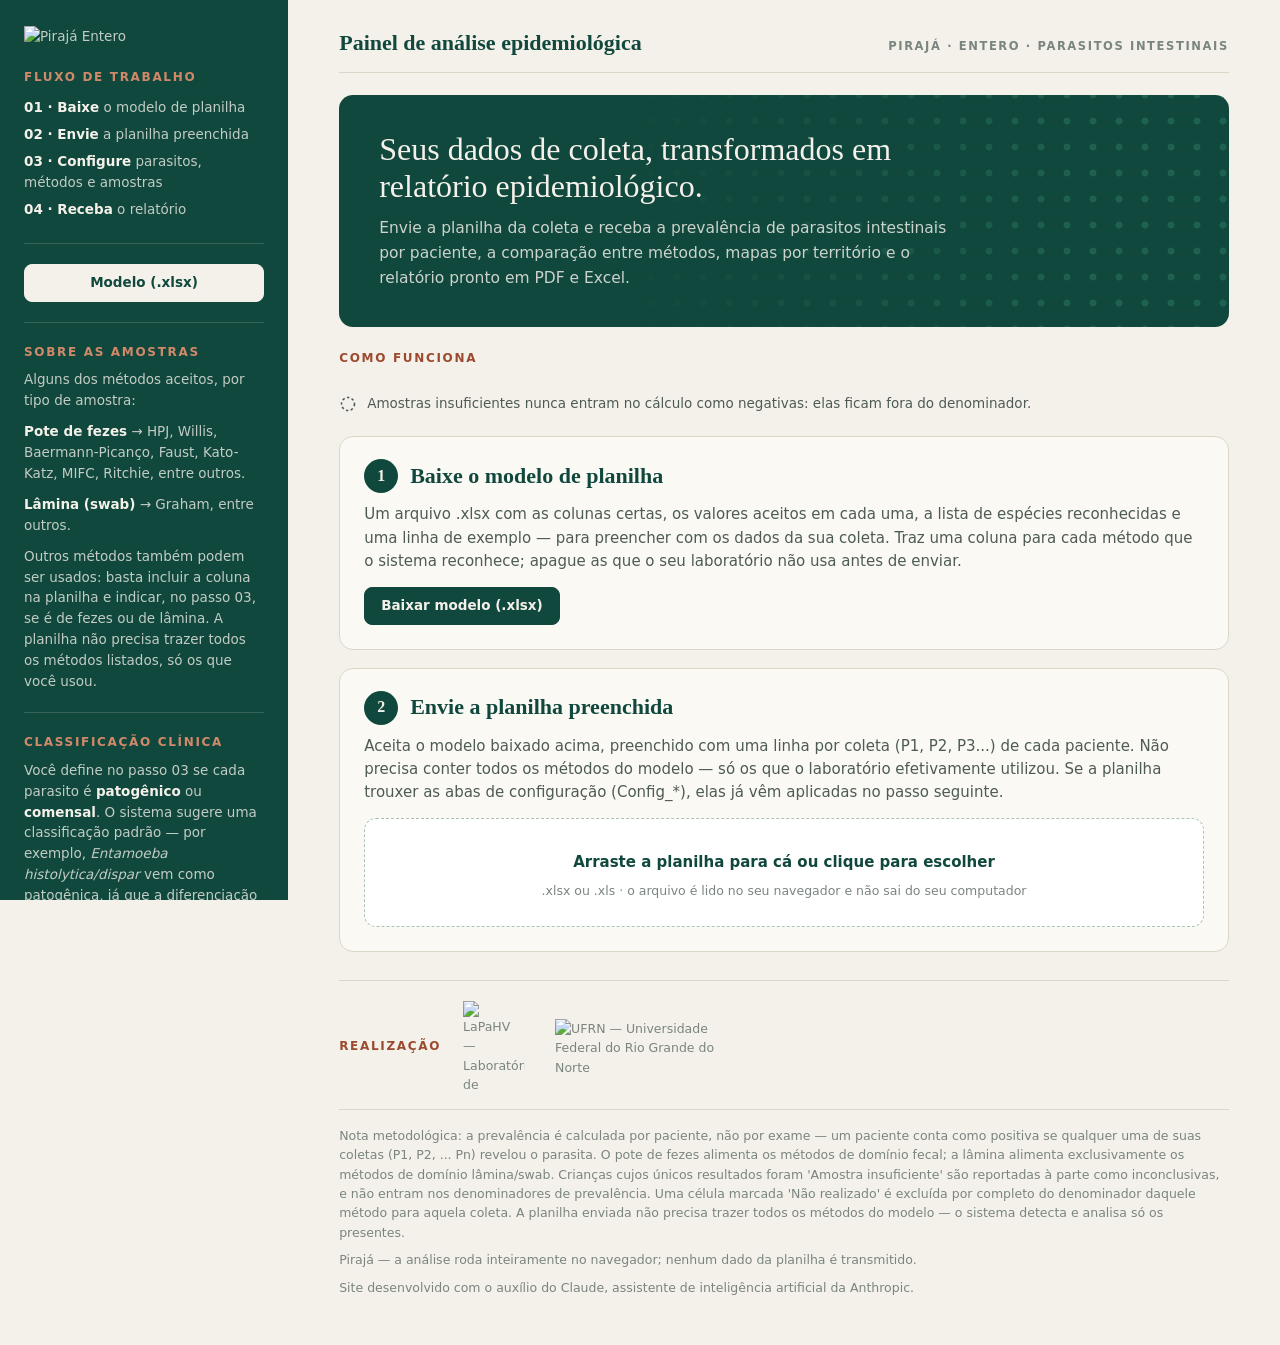
==== site/index.html @ 6c98207d "Merge pull request #3 from biaposterli/credito-claude Rodapé: crédito de desenvolvimento com auxílio" ====
<!doctype html>
<html lang="pt-BR">
<head>
  <meta charset="utf-8">
  <meta name="viewport" content="width=device-width, initial-scale=1">
  <title>Pirajá · Painel de análise epidemiológica</title>
  <meta name="description" content="Pirajá · Entero — transforma a planilha de coleta em relatório epidemiológico de parasitos intestinais: prevalência por paciente com IC 95%, comparação entre métodos, mapas e relatório em PDF e Excel. Tudo roda no seu navegador.">
  <meta name="theme-color" content="#11483D">
  <link rel="icon" href="brand/piraja-favicon.svg" type="image/svg+xml">
  <link rel="alternate icon" href="brand/piraja-favicon.png" type="image/png">
  <link rel="preload" href="brand/fonts/InstrumentSans-Regular.ttf" as="font" type="font/ttf" crossorigin>
  <link rel="preload" href="brand/fonts/Fraunces-SemiBold.ttf" as="font" type="font/ttf" crossorigin>
  <link rel="stylesheet" href="css/piraja.css">
  <script type="module" src="js/app.js"></script>
</head>
<body>
  <button class="pj-menu" type="button" data-acao="menu" aria-controls="barra" aria-expanded="false">☰ Menu</button>

  <aside class="pj-barra" id="barra" aria-label="Sobre o Pirajá">
    <div class="marca"><img src="brand/piraja-entero-negativo.svg" alt="Pirajá Entero"></div>
    <br>
    <span class="pj-eyebrow">Fluxo de trabalho</span>
    <ol>
      <li><strong>01 · Baixe</strong> o modelo de planilha</li>
      <li><strong>02 · Envie</strong> a planilha preenchida</li>
      <li><strong>03 · Configure</strong> parasitos, métodos e amostras</li>
      <li><strong>04 · Receba</strong> o relatório</li>
    </ol>
    <hr>
    <button class="pj-btn" type="button" data-acao="baixar-modelo" data-icone="baixar-claro">Modelo (.xlsx)</button>
    <hr>
    <span class="pj-eyebrow">Sobre as amostras</span>
    <p>Alguns dos métodos aceitos, por tipo de amostra:</p>
    <p><strong>Pote de fezes</strong> → HPJ, Willis, Baermann-Picanço, Faust, Kato-Katz, MIFC, Ritchie, entre outros.</p>
    <p><strong>Lâmina (swab)</strong> → Graham, entre outros.</p>
    <p>Outros métodos também podem ser usados: basta incluir a coluna na planilha e indicar, no passo 03, se é de fezes ou de lâmina. A planilha não precisa trazer todos os métodos listados, só os que você usou.</p>
    <hr>
    <span class="pj-eyebrow">Classificação clínica</span>
    <p>Você define no passo 03 se cada parasito é <strong>patogênico</strong> ou <strong>comensal</strong>. O sistema sugere uma classificação padrão — por exemplo, <em>Entamoeba histolytica/dispar</em> vem como patogênica, já que a diferenciação morfológica entre as duas formas não é possível no laboratório; <em>Blastocystis</em> vem sem classificação.</p>
    <hr>
    <div class="pj-barra-parceiros" aria-label="Realização">
      <span>Realização</span>
      <div><img src="brand/parceiros/lapahv.png" alt="LaPaHV" width="41" height="50"><img src="brand/parceiros/ufrn.png" alt="UFRN" width="103" height="33"></div>
    </div>
    <hr>
    <div class="privado" data-icone="cadeado">
      <p><strong>Seus dados ficam com você.</strong> A planilha é lida e analisada no seu próprio navegador — nada é enviado a um servidor.</p>
    </div>
  </aside>

  <main class="pj-main" id="topo">
    <header class="pj-topbar">
      <h1 class="nome">Painel de análise epidemiológica</h1>
      <div class="sub">Pirajá · Entero · parasitos intestinais</div>
    </header>

    <section class="pj-hero" id="hero">
      <div>
        <h2>Seus dados de coleta, transformados em relatório epidemiológico.</h2>
        <p>Envie a planilha da coleta e receba a prevalência de parasitos intestinais por paciente, a comparação entre métodos, mapas por território e o relatório pronto em PDF e Excel.</p>
      </div>
    </section>

    <section class="pj-como">
      <span class="pj-eyebrow">Como funciona</span>
      <div class="pj-etapas" id="etapas"></div>
      <div class="pj-nota-amostra">
        <svg width="18" height="18" viewBox="0 0 18 18" aria-hidden="true"><circle cx="9" cy="9" r="6.5" fill="none" stroke="#4E5B55" stroke-width="1.6" stroke-dasharray="2.4 2.4"/></svg>
        <span>Amostras insuficientes nunca entram no cálculo como negativas: elas ficam fora do denominador.</span>
      </div>
    </section>

    <section class="pj-passo" id="passo-1">
      <div class="pj-step"><div class="badge">1</div><h2>Baixe o modelo de planilha</h2></div>
      <p>Um arquivo .xlsx com as colunas certas, os valores aceitos em cada uma, a lista de espécies reconhecidas e uma linha de exemplo — para preencher com os dados da sua coleta. Traz uma coluna para cada método que o sistema reconhece; apague as que o seu laboratório não usa antes de enviar.</p>
      <button class="pj-btn" type="button" data-acao="baixar-modelo" data-icone="baixar">Baixar modelo (.xlsx)</button>
    </section>

    <section class="pj-passo" id="passo-2">
      <div class="pj-step"><div class="badge">2</div><h2>Envie a planilha preenchida</h2></div>
      <p>Aceita o modelo baixado acima, preenchido com uma linha por coleta (P1, P2, P3...) de cada paciente. Não precisa conter todos os métodos do modelo — só os que o laboratório efetivamente utilizou. Se a planilha trouxer as abas de configuração (Config_*), elas já vêm aplicadas no passo seguinte.</p>
      <label class="pj-drop" id="drop">
        <input type="file" id="arquivo" accept=".xlsx,.xls,application/vnd.openxmlformats-officedocument.spreadsheetml.sheet,application/vnd.ms-excel">
        <span data-icone="upload"></span>
        <strong>Arraste a planilha para cá ou clique para escolher</strong>
        <small>.xlsx ou .xls · o arquivo é lido no seu navegador e não sai do seu computador</small>
      </label>
      <div class="pj-arquivo" id="arquivo-info" hidden></div>
      <div id="msgs-arquivo"></div>
    </section>

    <div id="saida"></div>

    <footer class="pj-rodape">
      <div class="pj-realizacao">
        <span class="pj-eyebrow">Realização</span>
        <div class="logos">
          <img src="brand/parceiros/lapahv.png" alt="LaPaHV — Laboratório de Parasitologia Humana e Veterinária" width="62" height="90">
          <img class="ufrn" src="brand/parceiros/ufrn.png" alt="UFRN — Universidade Federal do Rio Grande do Norte" width="168" height="54">
        </div>
      </div>
      <p>Nota metodológica: a prevalência é calculada por paciente, não por exame — um paciente conta como positiva se qualquer uma de suas coletas (P1, P2, ... Pn) revelou o parasita. O pote de fezes alimenta os métodos de domínio fecal; a lâmina alimenta exclusivamente os métodos de domínio lâmina/swab. Crianças cujos únicos resultados foram 'Amostra insuficiente' são reportadas à parte como inconclusivas, e não entram nos denominadores de prevalência. Uma célula marcada 'Não realizado' é excluída por completo do denominador daquele método para aquela coleta. A planilha enviada não precisa trazer todos os métodos do modelo — o sistema detecta e analisa só os presentes.</p>
      <p>Pirajá — a análise roda inteiramente no navegador; nenhum dado da planilha é transmitido.</p>
      <p>Site desenvolvido com o auxílio do Claude, assistente de inteligência artificial da Anthropic.</p>
    </footer>
  </main>

  <div class="pj-dica" id="dica" hidden></div>
  <noscript><div class="pj-toast">O Pirajá precisa de JavaScript ativado no navegador.</div></noscript>
</body>
</html>
---- site/css/piraja.css ----
/* Pirajá · Entero — identidade visual "Mata, barro e papel" (versão web) */

@font-face { font-family: "Instrument Sans"; src: url("../brand/fonts/InstrumentSans-Regular.ttf") format("truetype"); font-weight: 400 500; font-display: swap; }
@font-face { font-family: "Instrument Sans"; src: url("../brand/fonts/InstrumentSans-SemiBold.ttf") format("truetype"); font-weight: 600 800; font-display: swap; }
@font-face { font-family: "Fraunces"; src: url("../brand/fonts/Fraunces-Regular.ttf") format("truetype"); font-weight: 400 500; font-display: swap; }
@font-face { font-family: "Fraunces"; src: url("../brand/fonts/Fraunces-SemiBold.ttf") format("truetype"); font-weight: 600 800; font-display: swap; }

:root {
  --mata: #11483D; --folha: #328567; --cobre: #9C4A2F; --cobre-claro: #D08A6A; --papel: #F4F1EA;
  --superficie: #FBF9F4; --tinta: #1B2421; --tinta-suave: #4E5B55; --tinta-clara: #7A857F;
  --folha-tinta: #E3EEE8; --cobre-tinta: #F3E4DB; --salvia: #A9C3B8; --linha: #DCD6C8; --mata-ponto: #1F6150;
  --raio: 14px; --barra: 288px;
  --sans: "Instrument Sans", system-ui, -apple-system, "Segoe UI", sans-serif;
  --serif: "Fraunces", Georgia, serif;
  color-scheme: light;
}

* { box-sizing: border-box; }
html { -webkit-text-size-adjust: 100%; }
body { margin: 0; background: var(--papel); color: var(--tinta); font-family: var(--sans); font-size: 15px; line-height: 1.55; }
h1, h2, h3, h4 { font-family: var(--serif); color: var(--mata); font-weight: 600; line-height: 1.2; }
a { color: var(--mata); }
button, input, select, textarea { font: inherit; color: inherit; }
:focus-visible { outline: 2px solid var(--cobre); outline-offset: 2px; }
[hidden] { display: none !important; }

/* ------------------------------------------------------------- barra lateral */
.pj-barra {
  position: fixed; inset: 0 auto 0 0; width: var(--barra); background: var(--mata); color: rgba(244, 241, 234, .78);
  padding: 26px 24px 28px; overflow-y: auto; z-index: 30; font-size: 13.5px;
}
.pj-barra .marca img { width: 172px; height: auto; display: block; }
.pj-barra strong { color: var(--papel); font-weight: 600; }
.pj-barra hr { border: 0; border-top: 1px solid rgba(244, 241, 234, .16); margin: 20px 0; }
.pj-barra .pj-eyebrow { color: var(--cobre-claro); display: block; margin-bottom: 8px; }
.pj-barra ol { list-style: none; padding: 0; margin: 0; }
.pj-barra ol li { padding: 3px 0; }
.pj-barra p { margin: 0 0 10px; }
.pj-barra .pj-btn { width: 100%; background: var(--papel); color: var(--mata); border-color: var(--papel); }
.pj-barra .pj-btn:hover { background: var(--cobre-claro); border-color: var(--cobre-claro); color: var(--tinta); }
.pj-barra .privado { display: flex; gap: 8px; align-items: flex-start; background: rgba(244, 241, 234, .08); border-radius: 10px; padding: 10px 12px; }
.pj-barra .privado svg { flex: 0 0 auto; margin-top: 2px; }
.pj-barra-parceiros { background: var(--papel); border-radius: 10px; padding: 10px 14px 12px; }
.pj-barra-parceiros span { display: block; font-size: 10.5px; font-weight: 600; letter-spacing: .12em; text-transform: uppercase; color: var(--cobre); margin-bottom: 6px; }
.pj-barra-parceiros div { display: flex; align-items: center; gap: 16px; }
.pj-barra-parceiros img { display: block; height: 50px; width: auto; }
.pj-barra-parceiros img + img { height: 33px; }
.pj-menu { display: none; }

/* ------------------------------------------------------------- área principal */
.pj-main { margin-left: var(--barra); padding: 26px clamp(16px, 4vw, 56px) 40px; max-width: calc(1280px + var(--barra)); }
.pj-topbar { display: flex; align-items: baseline; justify-content: space-between; gap: 14px; padding: 4px 0 16px; border-bottom: 1px solid var(--linha); margin-bottom: 22px; flex-wrap: wrap; }
.pj-topbar .nome { font-family: var(--serif); font-weight: 600; font-size: 22px; color: var(--mata); line-height: 1.15; margin: 0; }
.pj-topbar .sub { font-weight: 600; font-size: 11.5px; letter-spacing: .14em; color: var(--tinta-clara); text-transform: uppercase; }

.pj-eyebrow { font-weight: 600; font-size: 12px; letter-spacing: .14em; text-transform: uppercase; color: var(--cobre); }

/* hero (verde-mata + padrão "Campo") */
.pj-hero { position: relative; overflow: hidden; background: var(--mata); border-radius: var(--raio); padding: 36px 40px; margin-bottom: 22px;
  display: grid; grid-template-columns: minmax(0, 1fr) 200px; gap: 32px; align-items: center; }
.pj-hero::before { content: ""; position: absolute; inset: 0; pointer-events: none;
  background-image: radial-gradient(circle, var(--mata-ponto) 3.2px, transparent 3.8px); background-size: 26px 26px; background-position: 13px 13px;
  -webkit-mask-image: linear-gradient(to left, #000 15%, transparent 70%); mask-image: linear-gradient(to left, #000 15%, transparent 70%); }
.pj-hero > * { position: relative; }
.pj-hero h2 { color: var(--papel); margin: 0 0 12px; font-size: 32px; font-weight: 500; line-height: 1.15; max-width: 760px; }
.pj-hero p { color: rgba(244, 241, 234, .82); font-size: 15.5px; max-width: 720px; margin: 0; line-height: 1.6; }
.pj-hero-ilu { width: 200px; height: 200px; display: block; }

/* como funciona */
.pj-como .pj-eyebrow { margin: 2px 0 12px; display: block; }
.pj-etapas { display: grid; grid-template-columns: repeat(5, minmax(0, 1fr)); gap: 14px; }
.pj-etapa { background: var(--superficie); border: 1px solid var(--linha); border-radius: var(--raio); padding: 14px 16px 16px; }
.pj-etapa .pj-ilu { width: 100%; height: auto; display: block; background: var(--papel); border-radius: 10px; margin-bottom: 12px; }
.pj-etapa .k { font-weight: 600; font-size: 11px; letter-spacing: .12em; text-transform: uppercase; color: var(--tinta-clara); }
.pj-etapa .t { font-family: var(--serif); font-weight: 600; font-size: 18px; color: var(--mata); margin: 3px 0 6px; line-height: 1.25; }
.pj-etapa p { font-size: 13.5px; line-height: 1.5; color: var(--tinta-suave); margin: 0; }
.pj-nota-amostra { display: flex; gap: 10px; align-items: center; margin: 14px 0 22px; font-size: 13.5px; color: var(--tinta-suave); }

/* passos */
.pj-passo { background: var(--superficie); border: 1px solid var(--linha); border-radius: var(--raio); padding: 22px 24px 24px; margin-bottom: 18px; }
.pj-passo > p { color: var(--tinta-suave); margin: 10px 0 14px; }
.pj-step { display: flex; align-items: center; gap: 12px; margin: 0 0 4px; }
.pj-step .badge { flex: 0 0 auto; width: 34px; height: 34px; border-radius: 50%; background: var(--mata); color: var(--papel);
  font-family: var(--serif); font-weight: 600; font-size: 16px; display: flex; align-items: center; justify-content: center; }
.pj-step h2 { margin: 0; font-size: 22px; }

/* botões */
.pj-btn { display: inline-flex; align-items: center; justify-content: center; gap: 8px; background: var(--mata); color: var(--papel);
  border: 1px solid var(--mata); border-radius: 8px; padding: 9px 16px; font-weight: 600; font-size: 13.5px; cursor: pointer; text-decoration: none;
  transition: background .15s, border-color .15s; line-height: 1.3; }
.pj-btn:hover { background: var(--folha); border-color: var(--folha); }
.pj-btn:disabled { opacity: .55; cursor: progress; }
.pj-btn svg { flex: 0 0 auto; }
.pj-btn.sec { background: transparent; color: var(--mata); border-color: var(--linha); }
.pj-btn.sec:hover { border-color: var(--mata); background: var(--folha-tinta); }
.pj-btn.peq { padding: 5px 10px; font-size: 12.5px; }
.pj-btns { display: grid; grid-template-columns: repeat(auto-fit, minmax(240px, 1fr)); gap: 12px; margin-top: 14px; }

/* envio do arquivo */
.pj-drop { border: 1.5px dashed var(--salvia); border-radius: 12px; background: #fff; padding: 26px 20px; text-align: center; cursor: pointer;
  transition: border-color .15s, background .15s; display: flex; flex-direction: column; align-items: center; gap: 6px; }
.pj-drop:hover, .pj-drop.sobre { border-color: var(--mata); background: var(--folha-tinta); }
.pj-drop strong { color: var(--mata); }
.pj-drop small { color: var(--tinta-clara); }
.pj-drop input { display: none; }
.pj-arquivo { display: flex; align-items: center; gap: 10px; margin-top: 10px; font-size: 13.5px; color: var(--tinta-suave); flex-wrap: wrap; }
.pj-arquivo b { color: var(--tinta); }

/* avisos */
.pj-alerta { border-radius: 8px; padding: 11px 14px; margin: 10px 0; font-size: 14px; border-left: 3px solid; }
.pj-alerta.ok { background: var(--folha-tinta); border-color: var(--folha); color: var(--mata); }
.pj-alerta.info { background: #EEF2EF; border-color: var(--salvia); color: var(--tinta-suave); }
.pj-alerta.aviso { background: #FBF1DC; border-color: #C99A2E; color: #5A4511; }
.pj-alerta.erro { background: #F8E1DC; border-color: #B23B24; color: #6B2213; }
.pj-note { background: var(--cobre-tinta); border-left: 3px solid var(--cobre); padding: 12px 16px; font-size: 14px; color: var(--tinta-suave); border-radius: 6px; margin: 10px 0; }
.pj-note strong { color: var(--tinta); }
.pj-legenda { color: var(--tinta-clara); font-size: 12.5px; margin: 4px 0 10px; }
.pj-texto { color: var(--tinta-suave); }

/* abas */
.pj-abas { display: flex; gap: 4px; border-bottom: 1px solid var(--linha); margin: 14px 0 18px; overflow-x: auto; scrollbar-width: thin; }
.pj-aba { background: none; border: 0; border-bottom: 2px solid transparent; padding: 10px 14px; font-weight: 600; font-size: 14px; color: var(--tinta-clara);
  cursor: pointer; display: inline-flex; align-items: center; gap: 8px; white-space: nowrap; margin-bottom: -1px; }
.pj-aba:hover { color: var(--mata); }
.pj-aba[aria-selected="true"] { color: var(--mata); border-bottom-color: var(--cobre); }
.pj-abas.simples .pj-aba { font-size: 13.5px; padding: 8px 12px; }

/* seções do relatório */
.pj-secao { margin: 8px 0 26px; }
.pj-secao-titulo { font-family: var(--serif); font-weight: 600; color: var(--mata); font-size: 20px; margin: 2px 0 2px; }
.pj-secao-sub { font-family: var(--serif); font-weight: 600; color: var(--mata); font-size: 16px; margin: 2px 0 2px; }
.pj-cols { display: grid; gap: 16px; }
.pj-cols.c2 { grid-template-columns: repeat(2, minmax(0, 1fr)); }
.pj-cols.c3 { grid-template-columns: repeat(3, minmax(0, 1fr)); }
.pj-cols.c32 { grid-template-columns: minmax(0, 3fr) minmax(0, 2fr); }
.pj-cols.c23 { grid-template-columns: minmax(0, 2fr) minmax(0, 3fr); }

/* métricas */
.pj-metrica { background: var(--superficie); border: 1px solid var(--linha); padding: 16px 18px; border-radius: 12px; }
.pj-metrica .rot { font-weight: 600; text-transform: uppercase; font-size: 11px; letter-spacing: .1em; color: var(--tinta-clara); display: flex; gap: 6px; align-items: flex-start; }
.pj-metrica .val { font-family: var(--serif); font-weight: 600; color: var(--mata); font-size: 34px; line-height: 1.2; margin: 6px 0 2px; }
.pj-metrica .leg { color: var(--tinta-clara); font-size: 12.5px; }
.pj-ajuda { display: inline-flex; width: 16px; height: 16px; border-radius: 50%; border: 1px solid var(--tinta-clara); color: var(--tinta-clara);
  font-size: 10.5px; align-items: center; justify-content: center; cursor: help; flex: 0 0 auto; text-transform: none; letter-spacing: 0; }

/* tabelas */
.pj-tabela-wrap { overflow: auto; border: 1px solid var(--linha); border-radius: 10px; background: #fff; max-height: 460px; }
.pj-tabela { border-collapse: separate; border-spacing: 0; width: 100%; font-size: 13.5px; }
.pj-tabela th { position: sticky; top: 0; background: var(--superficie); text-align: left; font-weight: 600; color: var(--tinta-suave); font-size: 12.5px;
  padding: 8px 12px; border-bottom: 1px solid var(--salvia); white-space: nowrap; z-index: 1; }
.pj-tabela th.ord { cursor: pointer; user-select: none; }
.pj-tabela th.ord:hover { color: var(--mata); }
.pj-tabela th .seta { opacity: .5; font-size: 10px; margin-left: 4px; }
.pj-tabela td { padding: 7px 12px; border-bottom: 1px solid #EFEBE2; vertical-align: top; white-space: nowrap; }
.pj-tabela td.quebra { white-space: normal; min-width: 220px; }
.pj-tabela tr:last-child td { border-bottom: 0; }
.pj-tabela td.num, .pj-tabela th.num { text-align: right; font-variant-numeric: tabular-nums; }
.pj-tabela tbody tr:hover td { background: #FAF8F3; }
.pj-chip { display: inline-block; padding: 1px 9px; border-radius: 999px; font-size: 12px; font-weight: 600; white-space: nowrap; }
.pj-chip.pat { background: var(--cobre-tinta); color: var(--cobre); }
.pj-chip.com { background: var(--folha-tinta); color: var(--folha); }
.pj-chip.nc { background: #EEF0EC; color: var(--tinta-suave); }
.pj-vazio { color: var(--tinta-clara); }

/* editor de configuração */
.pj-editor td { padding: 4px 8px; vertical-align: middle; }
.pj-editor input[type="text"], .pj-editor select { width: 100%; min-width: 120px; border: 1px solid var(--linha); border-radius: 6px; padding: 5px 8px; background: #fff; font-size: 13.5px; }
.pj-editor input[type="checkbox"] { width: 17px; height: 17px; accent-color: var(--mata); }
.pj-editor tr.fora td:not(:first-child) { opacity: .55; }
.pj-campo { display: flex; flex-direction: column; gap: 5px; margin: 8px 0 12px; font-size: 14px; }
.pj-campo > span { font-weight: 600; color: var(--tinta-suave); font-size: 13.5px; }
.pj-campo input[type="number"], .pj-campo select { border: 1px solid var(--linha); border-radius: 8px; padding: 7px 10px; background: #fff; max-width: 320px; }
.pj-check { display: flex; gap: 9px; align-items: flex-start; margin: 10px 0; cursor: pointer; font-size: 14px; }
.pj-check input { width: 17px; height: 17px; accent-color: var(--mata); margin-top: 2px; flex: 0 0 auto; }
.pj-pendente { display: flex; align-items: center; gap: 12px; flex-wrap: wrap; margin-top: 16px; }
.pj-pendente .marcador { font-size: 13px; color: var(--cobre); font-weight: 600; }

/* controles em linha (rádios) */
.pj-controles { display: grid; grid-template-columns: repeat(auto-fit, minmax(220px, 1fr)); gap: 12px 18px; margin: 10px 0 6px; }
.pj-radio { border: 0; padding: 0; margin: 0; }
.pj-radio legend { font-weight: 600; color: var(--tinta-suave); font-size: 13px; padding: 0; margin-bottom: 6px; }
.pj-radio .opcoes { display: flex; flex-wrap: wrap; gap: 6px; }
.pj-radio label { display: inline-flex; align-items: center; gap: 6px; border: 1px solid var(--linha); border-radius: 999px; padding: 4px 11px; font-size: 13px; cursor: pointer; background: #fff; }
.pj-radio input { accent-color: var(--mata); margin: 0; }
.pj-radio label:has(input:checked) { border-color: var(--mata); background: var(--folha-tinta); color: var(--mata); font-weight: 600; }

/* interruptor */
.pj-toggle { display: inline-flex; align-items: center; gap: 10px; cursor: pointer; font-weight: 600; color: var(--mata); margin: 6px 0; }
.pj-toggle input { appearance: none; width: 40px; height: 22px; border-radius: 999px; background: var(--linha); position: relative; cursor: pointer; transition: background .15s; margin: 0; }
.pj-toggle input::after { content: ""; position: absolute; top: 3px; left: 3px; width: 16px; height: 16px; border-radius: 50%; background: #fff; transition: left .15s; }
.pj-toggle input:checked { background: var(--mata); }
.pj-toggle input:checked::after { left: 21px; }

/* expansível */
details.pj-exp { border: 1px solid var(--linha); border-radius: 10px; background: var(--superficie); margin: 12px 0; }
details.pj-exp > summary { cursor: pointer; padding: 10px 14px; font-weight: 600; color: var(--tinta-suave); font-size: 14px; list-style: none; display: flex; gap: 8px; align-items: center; }
details.pj-exp > summary::before { content: "▸"; color: var(--tinta-clara); transition: transform .15s; }
details.pj-exp[open] > summary::before { transform: rotate(90deg); }
details.pj-exp > .corpo { padding: 4px 14px 14px; }

/* gráficos */
.pj-grafico-box { background: var(--superficie); border-radius: 10px; min-height: 40px; }
.pj-grafico-box svg { max-width: 100%; height: auto; display: block; }
.pj-grafico-box .pj-marca { cursor: default; }
.pj-grafico-box .pj-marca:hover rect, .pj-grafico-box .pj-marca:hover circle, .pj-grafico-box path.pj-marca:hover { filter: brightness(1.08); }
.pj-dica { position: fixed; z-index: 50; background: #fff; border: 1px solid #B9B3A6; border-radius: 8px; padding: 7px 10px; font-size: 12.5px;
  color: var(--tinta); box-shadow: 0 6px 18px rgba(27, 36, 33, .14); pointer-events: none; white-space: pre-line; max-width: 320px; line-height: 1.45; }
.pj-dica b { color: var(--mata); }

/* mapa */
.pj-mapa { position: relative; background: #F7FAFB; border: 1px solid var(--linha); border-radius: 10px; overflow: hidden; touch-action: none; }
.pj-mapa svg { display: block; width: 100%; height: auto; cursor: grab; }
.pj-mapa svg.arrastando { cursor: grabbing; }
.pj-mapa .zoom { position: absolute; top: 58px; right: 10px; display: flex; flex-direction: column; gap: 4px; }
.pj-mapa .zoom button { width: 30px; height: 30px; border-radius: 6px; border: 1px solid var(--linha); background: #fff; cursor: pointer; font-weight: 600; color: var(--mata); }
.pj-mapa .area:hover { filter: brightness(.93); }
.pj-figura img { width: 100%; height: auto; display: block; border: 1px solid var(--linha); border-radius: 8px; background: #fff; }
.pj-carregando { display: flex; align-items: center; gap: 10px; color: var(--tinta-suave); padding: 14px 0; font-size: 14px; }
.pj-carregando::before { content: ""; width: 16px; height: 16px; border-radius: 50%; border: 2px solid var(--salvia); border-top-color: var(--mata); animation: gira .8s linear infinite; }
@keyframes gira { to { transform: rotate(360deg); } }

/* rodapé */
.pj-rodape { border-top: 1px solid var(--linha); margin-top: 28px; padding-top: 16px; color: var(--tinta-clara); font-size: 12.5px; }
.pj-rodape p { margin: 0 0 8px; }
.pj-realizacao { display: flex; align-items: center; gap: 22px; flex-wrap: wrap; padding: 4px 0 18px; margin-bottom: 16px; border-bottom: 1px solid var(--linha); }
.pj-realizacao .logos { display: flex; align-items: center; gap: 30px; flex-wrap: wrap; }
.pj-realizacao img { display: block; height: 90px; width: auto; }
.pj-realizacao img.ufrn { height: 54px; }
@media (max-width: 560px) { .pj-realizacao img { height: 72px; } .pj-realizacao img.ufrn { height: 44px; } }

/* aviso flutuante */
.pj-toast { position: fixed; bottom: 18px; left: 50%; transform: translateX(-50%); background: var(--tinta); color: var(--papel); padding: 10px 16px;
  border-radius: 10px; font-size: 13.5px; z-index: 60; box-shadow: 0 8px 22px rgba(0, 0, 0, .2); max-width: calc(100vw - 32px); }

/* ------------------------------------------------------------- responsivo */
@media (max-width: 1100px) {
  .pj-etapas { grid-template-columns: repeat(2, minmax(0, 1fr)); }
  .pj-hero { grid-template-columns: minmax(0, 1fr); }
  .pj-hero-ilu { display: none; }
  .pj-cols.c32, .pj-cols.c23, .pj-cols.c3 { grid-template-columns: minmax(0, 1fr); }
}
@media (max-width: 900px) {
  /* no celular a barra lateral abre por cima da página; o topo fica livre para o
     botão Menu/Fechar não cobrir a logo */
  .pj-barra { transform: translateX(-100%); transition: transform .2s; box-shadow: 0 0 40px rgba(0, 0, 0, .3);
    width: min(var(--barra), 86vw); padding-top: 72px; }
  body.menu-aberto .pj-menu { background: var(--papel); color: var(--mata); box-shadow: none; }
  /* faixa fixa atrás do botão: ao rolar, o conteúdo passa por baixo dela */
  body::before { content: ""; position: fixed; inset: 0 0 auto 0; height: 60px; background: rgba(244, 241, 234, .94);
    -webkit-backdrop-filter: blur(6px); backdrop-filter: blur(6px); border-bottom: 1px solid var(--linha); z-index: 25; }
  .pj-main { scroll-padding-top: 70px; }
  body.menu-aberto .pj-barra { transform: none; }
  .pj-main { margin-left: 0; padding-top: 76px; }
  html { scroll-padding-top: 70px; }
  .pj-menu { display: inline-flex; position: fixed; top: 12px; left: 12px; z-index: 40; background: var(--mata); color: var(--papel); border: 0;
    border-radius: 8px; padding: 8px 12px; font-weight: 600; gap: 8px; align-items: center; cursor: pointer; box-shadow: 0 4px 12px rgba(0, 0, 0, .15); }
  .pj-cols.c2 { grid-template-columns: minmax(0, 1fr); }
}
@media (max-width: 560px) {
  body { font-size: 14.5px; }
  .pj-etapas { grid-template-columns: minmax(0, 1fr); }
  .pj-hero { padding: 26px 22px; }
  .pj-hero h2 { font-size: 26px; }
  .pj-passo { padding: 18px 16px 20px; }
  .pj-metrica .val { font-size: 28px; }
}
@media print {
  .pj-barra, .pj-menu, .pj-hero, .pj-como { display: none; }
  .pj-main { margin: 0; }
}

/* ------------------------------------------------------------- sugestões de grafia */
.pj-sugestao { margin-top: 4px; font-size: 12.5px; color: var(--cobre); display: flex; align-items: center; gap: 8px; flex-wrap: wrap; }
.pj-sugestao .pj-btn.peq { padding: 2px 10px; font-size: 12px; }
.pj-sugestao.nada { color: var(--tinta-clara); }
.pj-grupo-dest { margin: 4px 0 6px; padding-left: 18px; font-size: 13.5px; color: var(--tinta); }
.pj-grupo-dest span { color: var(--tinta-clara); }
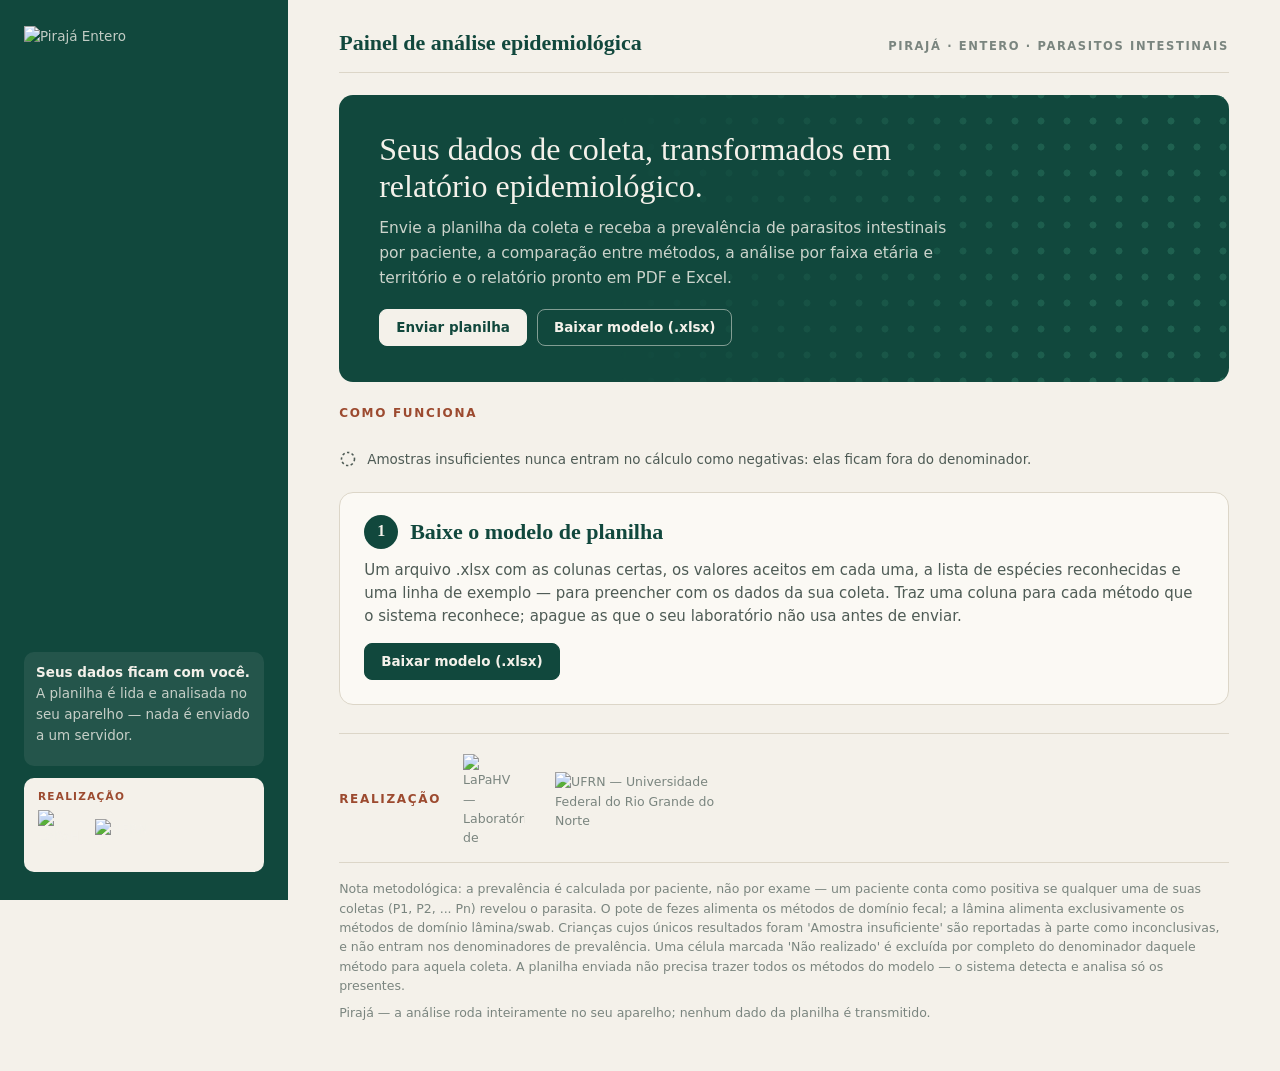
==== commit 8119c6cc: "Pirajá como app: instalável, sem internet e com navegação de app - PWA: manifest.webmanifest (nome, " ====
--- a/site/index.html
+++ b/site/index.html
@@ -2,94 +2,148 @@
 <html lang="pt-BR">
 <head>
   <meta charset="utf-8">
-  <meta name="viewport" content="width=device-width, initial-scale=1">
+  <meta name="viewport" content="width=device-width, initial-scale=1, viewport-fit=cover">
   <title>Pirajá · Painel de análise epidemiológica</title>
-  <meta name="description" content="Pirajá · Entero — transforma a planilha de coleta em relatório epidemiológico de parasitos intestinais: prevalência por paciente com IC 95%, comparação entre métodos, mapas e relatório em PDF e Excel. Tudo roda no seu navegador.">
+  <meta name="description" content="Pirajá · Entero — transforma a planilha de coleta em relatório epidemiológico de parasitos intestinais: prevalência por paciente com IC 95%, comparação entre métodos, faixa etária, mapas e relatório em PDF e Excel. Tudo roda no seu aparelho.">
   <meta name="theme-color" content="#11483D">
+  <meta name="application-name" content="Pirajá">
+  <meta name="apple-mobile-web-app-capable" content="yes">
+  <meta name="mobile-web-app-capable" content="yes">
+  <meta name="apple-mobile-web-app-title" content="Pirajá">
+  <meta name="apple-mobile-web-app-status-bar-style" content="default">
+  <link rel="manifest" href="manifest.webmanifest">
   <link rel="icon" href="brand/piraja-favicon.svg" type="image/svg+xml">
   <link rel="alternate icon" href="brand/piraja-favicon.png" type="image/png">
+  <link rel="apple-touch-icon" href="brand/app/icone-180.png">
   <link rel="preload" href="brand/fonts/InstrumentSans-Regular.ttf" as="font" type="font/ttf" crossorigin>
   <link rel="preload" href="brand/fonts/Fraunces-SemiBold.ttf" as="font" type="font/ttf" crossorigin>
   <link rel="stylesheet" href="css/piraja.css">
   <script type="module" src="js/app.js"></script>
 </head>
 <body>
-  <button class="pj-menu" type="button" data-acao="menu" aria-controls="barra" aria-expanded="false">☰ Menu</button>
+  <a class="pj-pular" href="#conteudo">Pular para o conteúdo</a>
 
-  <aside class="pj-barra" id="barra" aria-label="Sobre o Pirajá">
+  <!-- barra lateral (computador) -->
+  <aside class="pj-barra" id="barra" aria-label="Navegação do Pirajá">
     <div class="marca"><img src="brand/piraja-entero-negativo.svg" alt="Pirajá Entero"></div>
-    <br>
-    <span class="pj-eyebrow">Fluxo de trabalho</span>
-    <ol>
-      <li><strong>01 · Baixe</strong> o modelo de planilha</li>
-      <li><strong>02 · Envie</strong> a planilha preenchida</li>
-      <li><strong>03 · Configure</strong> parasitos, métodos e amostras</li>
-      <li><strong>04 · Receba</strong> o relatório</li>
-    </ol>
-    <hr>
-    <button class="pj-btn" type="button" data-acao="baixar-modelo" data-icone="baixar-claro">Modelo (.xlsx)</button>
-    <hr>
-    <span class="pj-eyebrow">Sobre as amostras</span>
-    <p>Alguns dos métodos aceitos, por tipo de amostra:</p>
-    <p><strong>Pote de fezes</strong> → HPJ, Willis, Baermann-Picanço, Faust, Kato-Katz, MIFC, Ritchie, entre outros.</p>
-    <p><strong>Lâmina (swab)</strong> → Graham, entre outros.</p>
-    <p>Outros métodos também podem ser usados: basta incluir a coluna na planilha e indicar, no passo 03, se é de fezes ou de lâmina. A planilha não precisa trazer todos os métodos listados, só os que você usou.</p>
-    <hr>
-    <span class="pj-eyebrow">Classificação clínica</span>
-    <p>Você define no passo 03 se cada parasito é <strong>patogênico</strong> ou <strong>comensal</strong>. O sistema sugere uma classificação padrão — por exemplo, <em>Entamoeba histolytica/dispar</em> vem como patogênica, já que a diferenciação morfológica entre as duas formas não é possível no laboratório; <em>Blastocystis</em> vem sem classificação.</p>
-    <hr>
-    <div class="pj-barra-parceiros" aria-label="Realização">
-      <span>Realização</span>
-      <div><img src="brand/parceiros/lapahv.png" alt="LaPaHV" width="41" height="50"><img src="brand/parceiros/ufrn.png" alt="UFRN" width="103" height="33"></div>
-    </div>
-    <hr>
-    <div class="privado" data-icone="cadeado">
-      <p><strong>Seus dados ficam com você.</strong> A planilha é lida e analisada no seu próprio navegador — nada é enviado a um servidor.</p>
+    <nav class="pj-nav" id="nav" aria-label="Seções"></nav>
+    <div class="pj-barra-rodape">
+      <div class="pj-arquivo-atual" id="arquivo-atual" hidden></div>
+      <button class="pj-btn pj-instalar" type="button" data-acao="instalar" hidden>Instalar o app</button>
+      <div class="privado" data-icone="cadeado">
+        <p><strong>Seus dados ficam com você.</strong> A planilha é lida e analisada no seu aparelho — nada é enviado a um servidor.</p>
+      </div>
+      <p class="pj-offline" id="offline" hidden>Disponível sem internet</p>
+      <div class="pj-barra-parceiros" aria-label="Realização">
+        <span>Realização</span>
+        <div><img src="brand/parceiros/lapahv.png" alt="LaPaHV" width="41" height="50"><img src="brand/parceiros/ufrn.png" alt="UFRN" width="103" height="33"></div>
+      </div>
     </div>
   </aside>
 
-  <main class="pj-main" id="topo">
+  <!-- topo e navegação (celular) -->
+  <header class="pj-topo-movel">
+    <img src="brand/piraja-entero-cor.png" alt="Pirajá Entero" height="30">
+    <button class="pj-btn sec peq pj-instalar" type="button" data-acao="instalar" hidden>Instalar</button>
+  </header>
+  <nav class="pj-mnav" id="mnav" aria-label="Seções"></nav>
+
+  <main class="pj-main" id="conteudo">
     <header class="pj-topbar">
-      <h1 class="nome">Painel de análise epidemiológica</h1>
+      <h1 class="nome" id="titulo-secao">Painel de análise epidemiológica</h1>
       <div class="sub">Pirajá · Entero · parasitos intestinais</div>
     </header>
 
-    <section class="pj-hero" id="hero">
-      <div>
-        <h2>Seus dados de coleta, transformados em relatório epidemiológico.</h2>
-        <p>Envie a planilha da coleta e receba a prevalência de parasitos intestinais por paciente, a comparação entre métodos, mapas por território e o relatório pronto em PDF e Excel.</p>
+    <!-- ===================================================== início -->
+    <section data-view="inicio">
+      <section class="pj-hero" id="hero">
+        <div>
+          <h2>Seus dados de coleta, transformados em relatório epidemiológico.</h2>
+          <p>Envie a planilha da coleta e receba a prevalência de parasitos intestinais por paciente, a comparação entre métodos, a análise por faixa etária e território e o relatório pronto em PDF e Excel.</p>
+          <div class="pj-btns" style="margin-top:18px">
+            <button class="pj-btn claro" type="button" data-ir="planilha" data-icone="upload">Enviar planilha</button>
+            <button class="pj-btn contorno" type="button" data-acao="baixar-modelo" data-icone="baixar-claro">Baixar modelo (.xlsx)</button>
+          </div>
+        </div>
+      </section>
+
+      <section class="pj-como">
+        <span class="pj-eyebrow">Como funciona</span>
+        <div class="pj-etapas" id="etapas"></div>
+        <div class="pj-nota-amostra">
+          <svg width="18" height="18" viewBox="0 0 18 18" aria-hidden="true"><circle cx="9" cy="9" r="6.5" fill="none" stroke="#4E5B55" stroke-width="1.6" stroke-dasharray="2.4 2.4"/></svg>
+          <span>Amostras insuficientes nunca entram no cálculo como negativas: elas ficam fora do denominador.</span>
+        </div>
+      </section>
+
+      <section class="pj-passo" id="passo-1">
+        <div class="pj-step"><div class="badge">1</div><h2>Baixe o modelo de planilha</h2></div>
+        <p>Um arquivo .xlsx com as colunas certas, os valores aceitos em cada uma, a lista de espécies reconhecidas e uma linha de exemplo — para preencher com os dados da sua coleta. Traz uma coluna para cada método que o sistema reconhece; apague as que o seu laboratório não usa antes de enviar.</p>
+        <button class="pj-btn" type="button" data-acao="baixar-modelo" data-icone="baixar">Baixar modelo (.xlsx)</button>
+      </section>
+    </section>
+
+    <!-- ===================================================== planilha -->
+    <section data-view="planilha" hidden>
+      <section class="pj-passo" id="passo-2">
+        <div class="pj-step"><div class="badge">2</div><h2>Envie a planilha preenchida</h2></div>
+        <p>Aceita o modelo baixado no Início, preenchido com uma linha por coleta (P1, P2, P3...) de cada paciente. Não precisa conter todos os métodos do modelo — só os que o laboratório efetivamente utilizou. Se a planilha trouxer as abas de configuração (Config_*), elas já vêm aplicadas.</p>
+        <label class="pj-drop" id="drop">
+          <input type="file" id="arquivo" accept=".xlsx,.xls,application/vnd.openxmlformats-officedocument.spreadsheetml.sheet,application/vnd.ms-excel">
+          <span data-icone="upload"></span>
+          <strong>Arraste a planilha para cá ou clique para escolher</strong>
+          <small>.xlsx ou .xls · o arquivo é lido no seu aparelho e não sai dele</small>
+        </label>
+        <div class="pj-arquivo" id="arquivo-info" hidden></div>
+        <div id="msgs-arquivo"></div>
+      </section>
+    </section>
+
+    <!-- ===================================================== configurar -->
+    <section data-view="configurar" hidden>
+      <section class="pj-passo" id="passo-3"></section>
+    </section>
+
+    <!-- ===================================================== relatório -->
+    <section data-view="relatorio" hidden>
+      <div id="msgs-relatorio"></div>
+      <div id="relatorio"></div>
+    </section>
+
+    <!-- ===================================================== ajuda -->
+    <section data-view="ajuda" hidden>
+      <div class="pj-ajuda-grade">
+        <section class="pj-passo">
+          <h2>Fluxo de trabalho</h2>
+          <ol class="pj-lista">
+            <li><strong>Baixe</strong> o modelo de planilha (Início).</li>
+            <li><strong>Envie</strong> a planilha preenchida (Planilha).</li>
+            <li><strong>Configure</strong> parasitos, métodos, amostras, critérios e faixas etárias (Configurar).</li>
+            <li><strong>Leia e exporte</strong> o relatório em PDF e Excel (Relatório).</li>
+          </ol>
+        </section>
+        <section class="pj-passo">
+          <h2>Sobre as amostras</h2>
+          <p>Alguns dos métodos aceitos, por tipo de amostra:</p>
+          <p><strong>Pote de fezes</strong> → HPJ, Willis, Baermann-Picanço, Faust, Kato-Katz, MIFC, Ritchie, entre outros.</p>
+          <p><strong>Lâmina (swab)</strong> → Graham, entre outros.</p>
+          <p>Outros métodos também podem ser usados: basta incluir a coluna na planilha e indicar, em Configurar, se é de fezes ou de lâmina. A planilha não precisa trazer todos os métodos listados, só os que você usou.</p>
+        </section>
+        <section class="pj-passo">
+          <h2>Classificação clínica</h2>
+          <p>Você define em Configurar se cada parasito é <strong>patogênico</strong> ou <strong>comensal</strong>. O sistema sugere uma classificação padrão — por exemplo, <em>Entamoeba histolytica/dispar</em> vem como patogênica, já que a diferenciação morfológica entre as duas formas não é possível no laboratório; <em>Blastocystis</em> vem sem classificação.</p>
+        </section>
+        <section class="pj-passo" id="como-instalar">
+          <h2>Instalar como app</h2>
+          <p>O Pirajá pode ficar na tela inicial do celular ou no computador, como um aplicativo: abre em tela cheia e funciona sem internet depois da primeira visita. Os dados continuam só no seu aparelho.</p>
+          <ul class="pj-lista">
+            <li><strong>Android e computador (Chrome ou Edge):</strong> use o botão <em>Instalar o app</em> no menu, ou o ícone de instalação na barra de endereço.</li>
+            <li><strong>iPhone e iPad (Safari):</strong> toque em <em>Compartilhar</em> e depois em <em>Adicionar à Tela de Início</em>.</li>
+          </ul>
+          <p class="pj-instalado" id="instalado" hidden>Você já está usando o Pirajá como app.</p>
+        </section>
       </div>
     </section>
-
-    <section class="pj-como">
-      <span class="pj-eyebrow">Como funciona</span>
-      <div class="pj-etapas" id="etapas"></div>
-      <div class="pj-nota-amostra">
-        <svg width="18" height="18" viewBox="0 0 18 18" aria-hidden="true"><circle cx="9" cy="9" r="6.5" fill="none" stroke="#4E5B55" stroke-width="1.6" stroke-dasharray="2.4 2.4"/></svg>
-        <span>Amostras insuficientes nunca entram no cálculo como negativas: elas ficam fora do denominador.</span>
-      </div>
-    </section>
-
-    <section class="pj-passo" id="passo-1">
-      <div class="pj-step"><div class="badge">1</div><h2>Baixe o modelo de planilha</h2></div>
-      <p>Um arquivo .xlsx com as colunas certas, os valores aceitos em cada uma, a lista de espécies reconhecidas e uma linha de exemplo — para preencher com os dados da sua coleta. Traz uma coluna para cada método que o sistema reconhece; apague as que o seu laboratório não usa antes de enviar.</p>
-      <button class="pj-btn" type="button" data-acao="baixar-modelo" data-icone="baixar">Baixar modelo (.xlsx)</button>
-    </section>
-
-    <section class="pj-passo" id="passo-2">
-      <div class="pj-step"><div class="badge">2</div><h2>Envie a planilha preenchida</h2></div>
-      <p>Aceita o modelo baixado acima, preenchido com uma linha por coleta (P1, P2, P3...) de cada paciente. Não precisa conter todos os métodos do modelo — só os que o laboratório efetivamente utilizou. Se a planilha trouxer as abas de configuração (Config_*), elas já vêm aplicadas no passo seguinte.</p>
-      <label class="pj-drop" id="drop">
-        <input type="file" id="arquivo" accept=".xlsx,.xls,application/vnd.openxmlformats-officedocument.spreadsheetml.sheet,application/vnd.ms-excel">
-        <span data-icone="upload"></span>
-        <strong>Arraste a planilha para cá ou clique para escolher</strong>
-        <small>.xlsx ou .xls · o arquivo é lido no seu navegador e não sai do seu computador</small>
-      </label>
-      <div class="pj-arquivo" id="arquivo-info" hidden></div>
-      <div id="msgs-arquivo"></div>
-    </section>
-
-    <div id="saida"></div>
 
     <footer class="pj-rodape">
       <div class="pj-realizacao">
@@ -100,8 +154,7 @@
         </div>
       </div>
       <p>Nota metodológica: a prevalência é calculada por paciente, não por exame — um paciente conta como positiva se qualquer uma de suas coletas (P1, P2, ... Pn) revelou o parasita. O pote de fezes alimenta os métodos de domínio fecal; a lâmina alimenta exclusivamente os métodos de domínio lâmina/swab. Crianças cujos únicos resultados foram 'Amostra insuficiente' são reportadas à parte como inconclusivas, e não entram nos denominadores de prevalência. Uma célula marcada 'Não realizado' é excluída por completo do denominador daquele método para aquela coleta. A planilha enviada não precisa trazer todos os métodos do modelo — o sistema detecta e analisa só os presentes.</p>
-      <p>Pirajá — a análise roda inteiramente no navegador; nenhum dado da planilha é transmitido.</p>
-      <p>Site desenvolvido com o auxílio do Claude, assistente de inteligência artificial da Anthropic.</p>
+      <p>Pirajá — a análise roda inteiramente no seu aparelho; nenhum dado da planilha é transmitido.</p>
     </footer>
   </main>
 
--- a/site/css/piraja.css
+++ b/site/css/piraja.css
@@ -112,7 +112,7 @@
 .pj-alerta.info { background: #EEF2EF; border-color: var(--salvia); color: var(--tinta-suave); }
 .pj-alerta.aviso { background: #FBF1DC; border-color: #C99A2E; color: #5A4511; }
 .pj-alerta.erro { background: #F8E1DC; border-color: #B23B24; color: #6B2213; }
-.pj-note { background: var(--cobre-tinta); border-left: 3px solid var(--cobre); padding: 12px 16px; font-size: 14px; color: var(--tinta-suave); border-radius: 6px; margin: 10px 0; }
+.pj-note { background: transparent; border-left: 2px solid var(--cobre-claro); padding: 4px 0 4px 14px; font-size: 14px; color: var(--tinta-suave); margin: 10px 0; }
 .pj-note strong { color: var(--tinta); }
 .pj-legenda { color: var(--tinta-clara); font-size: 12.5px; margin: 4px 0 10px; }
 .pj-texto { color: var(--tinta-suave); }
@@ -169,7 +169,7 @@
 .pj-editor tr.fora td:not(:first-child) { opacity: .55; }
 .pj-campo { display: flex; flex-direction: column; gap: 5px; margin: 8px 0 12px; font-size: 14px; }
 .pj-campo > span { font-weight: 600; color: var(--tinta-suave); font-size: 13.5px; }
-.pj-campo input[type="number"], .pj-campo select { border: 1px solid var(--linha); border-radius: 8px; padding: 7px 10px; background: #fff; max-width: 320px; }
+.pj-campo input[type="number"], .pj-campo input[type="text"], .pj-campo select { border: 1px solid var(--linha); border-radius: 8px; padding: 7px 10px; background: #fff; max-width: 320px; }
 .pj-check { display: flex; gap: 9px; align-items: flex-start; margin: 10px 0; cursor: pointer; font-size: 14px; }
 .pj-check input { width: 17px; height: 17px; accent-color: var(--mata); margin-top: 2px; flex: 0 0 auto; }
 .pj-pendente { display: flex; align-items: center; gap: 12px; flex-wrap: wrap; margin-top: 16px; }
@@ -240,20 +240,11 @@
   .pj-cols.c32, .pj-cols.c23, .pj-cols.c3 { grid-template-columns: minmax(0, 1fr); }
 }
 @media (max-width: 900px) {
-  /* no celular a barra lateral abre por cima da página; o topo fica livre para o
-     botão Menu/Fechar não cobrir a logo */
-  .pj-barra { transform: translateX(-100%); transition: transform .2s; box-shadow: 0 0 40px rgba(0, 0, 0, .3);
-    width: min(var(--barra), 86vw); padding-top: 72px; }
-  body.menu-aberto .pj-menu { background: var(--papel); color: var(--mata); box-shadow: none; }
-  /* faixa fixa atrás do botão: ao rolar, o conteúdo passa por baixo dela */
-  body::before { content: ""; position: fixed; inset: 0 0 auto 0; height: 60px; background: rgba(244, 241, 234, .94);
-    -webkit-backdrop-filter: blur(6px); backdrop-filter: blur(6px); border-bottom: 1px solid var(--linha); z-index: 25; }
-  .pj-main { scroll-padding-top: 70px; }
-  body.menu-aberto .pj-barra { transform: none; }
-  .pj-main { margin-left: 0; padding-top: 76px; }
-  html { scroll-padding-top: 70px; }
-  .pj-menu { display: inline-flex; position: fixed; top: 12px; left: 12px; z-index: 40; background: var(--mata); color: var(--papel); border: 0;
-    border-radius: 8px; padding: 8px 12px; font-weight: 600; gap: 8px; align-items: center; cursor: pointer; box-shadow: 0 4px 12px rgba(0, 0, 0, .15); }
+  /* no celular: topo com a marca e navegação horizontal, como um app */
+  .pj-barra { display: none; }
+  .pj-topo-movel { display: flex; }
+  .pj-mnav { display: flex; }
+  .pj-main { margin-left: 0; padding-top: 18px; }
   .pj-cols.c2 { grid-template-columns: minmax(0, 1fr); }
 }
 @media (max-width: 560px) {
@@ -273,5 +264,111 @@
 .pj-sugestao { margin-top: 4px; font-size: 12.5px; color: var(--cobre); display: flex; align-items: center; gap: 8px; flex-wrap: wrap; }
 .pj-sugestao .pj-btn.peq { padding: 2px 10px; font-size: 12px; }
 .pj-sugestao.nada { color: var(--tinta-clara); }
-.pj-grupo-dest { margin: 4px 0 6px; padding-left: 18px; font-size: 13.5px; color: var(--tinta); }
-.pj-grupo-dest span { color: var(--tinta-clara); }
+
+/* ------------------------------------------------------------- relatório mais limpo */
+.pj-resumo .pj-par { display: flex; gap: 22px; flex-wrap: wrap; margin-top: 4px; }
+.pj-resumo .pj-par .val.pat { color: var(--cobre); }
+.pj-resumo .leg.base { margin-top: 8px; padding-top: 8px; border-top: 1px solid var(--linha); }
+.pj-notas { list-style: none; margin: 14px 0 0; padding: 0; font-size: 13.5px; color: var(--tinta-suave); }
+.pj-notas li { padding: 3px 0 3px 14px; position: relative; }
+.pj-notas li::before { content: ""; position: absolute; left: 0; top: 11px; width: 5px; height: 5px; border-radius: 50%; background: var(--salvia); }
+.pj-notas b { color: var(--tinta); font-weight: 600; }
+.pj-nota { font-size: 14px; color: var(--tinta-suave); margin: 8px 0; }
+.pj-nota p { margin: 4px 0; }
+.pj-nota b { color: var(--tinta); }
+.pj-faixa { display: grid; grid-template-columns: repeat(4, minmax(0, 1fr)); border: 1px solid var(--linha); border-radius: 12px; background: var(--superficie); }
+.pj-faixa > div { padding: 12px 16px; border-left: 1px solid var(--linha); display: flex; flex-wrap: wrap; align-items: baseline; gap: 2px 8px; }
+.pj-faixa > div:first-child { border-left: 0; }
+.pj-faixa .v { font-size: 22px; font-weight: 600; color: var(--mata); }
+.pj-faixa .p { font-size: 13px; color: var(--tinta-clara); }
+.pj-faixa .r { flex-basis: 100%; font-size: 12.5px; color: var(--tinta-suave); }
+.pj-resumo-linha { color: var(--tinta-suave); font-size: 14px; margin: 6px 0 10px; }
+.pj-resumo-linha b { color: var(--tinta); }
+.pj-legenda details.pj-mais { display: inline; }
+.pj-legenda details.pj-mais > summary { display: inline; cursor: pointer; color: var(--mata); text-decoration: underline; text-underline-offset: 2px; list-style: none; }
+.pj-legenda details.pj-mais > summary::-webkit-details-marker { display: none; }
+.pj-legenda details.pj-mais[open] > summary { display: none; }
+.pj-partes { display: flex; gap: 2px; height: 22px; margin: 8px 0 8px; }
+.pj-partes span { border-radius: 4px; min-width: 3px; }
+.pj-partes-leg { display: flex; flex-wrap: wrap; gap: 6px 22px; font-size: 13.5px; color: var(--tinta-suave); }
+.pj-partes-leg i { display: inline-block; width: 10px; height: 10px; border-radius: 2px; margin-right: 6px; }
+.pj-partes-leg .v { color: var(--tinta); font-weight: 600; }
+.pj-partes-leg .n { color: var(--tinta-clara); }
+.pj-celula, .pj-calor td:not(.zero) { background: rgba(17, 72, 61, var(--a)); }
+.pj-celula { display: inline-block; min-width: 44px; padding: 1px 6px; border-radius: 4px; text-align: right; }
+.pj-celula[data-escuro], .pj-calor td[data-escuro] { color: var(--papel); }
+.pj-espaco { height: 26px; }
+.pj-calor-wrap { max-height: 560px; }
+table.pj-calor { border-collapse: separate; border-spacing: 2px; font-size: 12.5px; }
+.pj-calor th, .pj-calor td { padding: 5px 7px; white-space: nowrap; }
+.pj-calor thead th { position: sticky; top: 0; background: var(--superficie); font-weight: 600; color: var(--tinta-suave); text-align: right; z-index: 1; }
+.pj-calor thead th:first-child, .pj-calor tbody th { text-align: left; position: sticky; left: 0; background: var(--superficie); z-index: 2; }
+.pj-calor tbody th { font-weight: 400; color: var(--tinta); }
+.pj-calor .n { color: var(--tinta-clara); font-size: 11.5px; margin-left: 4px; }
+.pj-calor td { border-radius: 3px; text-align: right; color: var(--tinta); }
+.pj-calor td.zero { color: var(--tinta-clara); text-align: center; }
+.pj-calor tr.reg th { position: static; background: transparent; font-size: 11px; font-weight: 600; letter-spacing: .1em; text-transform: uppercase; color: var(--cobre); padding: 12px 7px 3px; }
+.pj-cat-ponto { display: inline-block; width: 7px; height: 7px; border-radius: 50%; margin-right: 5px; vertical-align: middle; }
+@media (max-width: 760px) { .pj-faixa { grid-template-columns: repeat(2, minmax(0, 1fr)); } .pj-faixa > div:nth-child(3) { border-left: 0; } .pj-faixa > div:nth-child(n+3) { border-top: 1px solid var(--linha); } }
+.pj-exportar .pj-texto { margin: 6px 0 12px; color: var(--tinta-suave); font-size: 14px; }
+.pj-pdf-atalhos { font-size: 13px; color: var(--tinta-clara); margin-bottom: 6px; }
+.pj-pdf-grupo { border: 0; border-top: 1px solid var(--linha); margin: 8px 0 0; padding: 6px 0 0; }
+.pj-pdf-grupo legend { font-size: 11px; font-weight: 600; letter-spacing: .1em; text-transform: uppercase; color: var(--cobre); padding: 0 6px 0 0; }
+.pj-pdf-grupo .pj-check { margin: 4px 0; font-size: 14px; }
+.pj-pdf-extra { display: block; margin: -2px 0 6px 28px; font-size: 12.5px; color: var(--tinta-clara); }
+.pj-pdf-extra input { width: 56px; border: 1px solid var(--linha); border-radius: 6px; padding: 2px 6px; margin: 0 4px; }
+.pj-exportar { align-items: start; grid-template-columns: minmax(0, 2fr) minmax(0, 3fr); }
+.pj-pdf-atalhos a { margin: 0 3px; }
+@media (max-width: 760px) { .pj-exportar { grid-template-columns: minmax(0, 1fr); } }
+
+/* ------------------------------------------------------------- app: navegação */
+.pj-barra { display: flex; flex-direction: column; gap: 18px; padding-top: calc(26px + env(safe-area-inset-top, 0px)); }
+.pj-nav { display: grid; gap: 2px; }
+.pj-nav > button { display: flex; align-items: center; gap: 12px; width: 100%; border: 0; background: none; color: rgba(244, 241, 234, .78);
+  text-align: left; padding: 10px 12px; border-radius: 9px; font-size: 14.5px; cursor: pointer; }
+.pj-nav > button svg { width: 20px; height: 20px; flex: 0 0 auto; }
+.pj-nav > button:hover { background: rgba(244, 241, 234, .08); color: var(--papel); }
+.pj-nav > button[aria-current="page"] { background: rgba(244, 241, 234, .14); color: var(--papel); font-weight: 600; }
+.pj-nav > button.sem-dados, .pj-mnav > button.sem-dados { opacity: .45; }
+.pj-subnav { display: grid; gap: 1px; margin: 2px 0 6px 30px; padding-left: 12px; border-left: 1px solid rgba(244, 241, 234, .18); }
+.pj-subnav button { border: 0; background: none; color: rgba(244, 241, 234, .7); text-align: left; padding: 5px 8px; border-radius: 6px; font-size: 13px; cursor: pointer; }
+.pj-subnav button:hover { color: var(--papel); background: rgba(244, 241, 234, .06); }
+.pj-subnav button[aria-current="true"] { color: var(--papel); font-weight: 600; }
+.pj-barra-rodape { margin-top: auto; display: grid; gap: 12px; }
+.pj-arquivo-atual { display: grid; gap: 2px; background: rgba(244, 241, 234, .08); border-radius: 10px; padding: 8px 12px; min-width: 0; }
+.pj-arquivo-atual span { font-size: 10.5px; letter-spacing: .12em; text-transform: uppercase; color: var(--cobre-claro); font-weight: 600; }
+.pj-arquivo-atual b { color: var(--papel); font-weight: 600; white-space: nowrap; overflow: hidden; text-overflow: ellipsis; }
+.pj-offline { margin: 0; font-size: 12px; color: rgba(244, 241, 234, .6); display: flex; align-items: center; gap: 6px; }
+.pj-offline::before { content: ""; width: 7px; height: 7px; border-radius: 50%; background: #7FC3A4; }
+.pj-topo-movel { display: none; position: sticky; top: 0; z-index: 30; align-items: center; justify-content: space-between; gap: 12px;
+  background: var(--papel); padding: calc(10px + env(safe-area-inset-top, 0px)) max(16px, env(safe-area-inset-right, 0px)) 8px max(16px, env(safe-area-inset-left, 0px)); }
+.pj-topo-movel img { height: 30px; width: auto; display: block; }
+.pj-mnav { display: none; position: sticky; top: calc(48px + env(safe-area-inset-top, 0px)); z-index: 29; gap: 4px; overflow-x: auto; scrollbar-width: none;
+  background: var(--papel); border-bottom: 1px solid var(--linha); padding: 4px max(12px, env(safe-area-inset-left, 0px)) 8px; }
+.pj-mnav::-webkit-scrollbar { display: none; }
+.pj-mnav > button { border: 0; background: none; color: var(--tinta-suave); padding: 7px 12px; border-radius: 999px; font-size: 14px; white-space: nowrap; cursor: pointer; }
+.pj-mnav > button[aria-current="page"] { background: var(--mata); color: var(--papel); font-weight: 600; }
+.pj-pular { position: absolute; left: -999px; top: 8px; z-index: 70; background: var(--mata); color: var(--papel); padding: 8px 12px; border-radius: 8px; }
+.pj-pular:focus { left: 8px; }
+.pj-btn.claro { background: var(--papel); color: var(--mata); border-color: var(--papel); }
+.pj-btn.claro:hover { background: var(--cobre-claro); border-color: var(--cobre-claro); color: var(--tinta); }
+.pj-btn.contorno { background: transparent; color: var(--papel); border-color: rgba(244, 241, 234, .5); }
+.pj-btn.contorno:hover { background: rgba(244, 241, 234, .1); border-color: var(--papel); }
+.pj-hero .pj-btns { display: flex; gap: 10px; flex-wrap: wrap; }
+.pj-ajuda-grade { display: grid; grid-template-columns: repeat(2, minmax(0, 1fr)); gap: 18px; }
+.pj-ajuda-grade .pj-passo { margin: 0; }
+.pj-ajuda-grade h2 { font-size: 20px; margin: 0 0 10px; }
+.pj-ajuda-grade p { color: var(--tinta-suave); margin: 0 0 10px; }
+.pj-lista { margin: 0 0 10px; padding-left: 20px; color: var(--tinta-suave); display: grid; gap: 6px; }
+.pj-instalado { color: var(--folha) !important; font-weight: 600; }
+.pj-main { padding-bottom: calc(40px + env(safe-area-inset-bottom, 0px)); }
+@media (max-width: 900px) { .pj-ajuda-grade { grid-template-columns: minmax(0, 1fr); } }
+@media (max-width: 900px) {
+  .pj-barra { display: none; }
+  .pj-topo-movel, .pj-mnav { display: flex; }
+}
+@media (max-width: 900px) {
+  .pj-topbar { padding: 0 0 10px; margin-bottom: 16px; }
+  .pj-topbar .nome { font-size: 20px; }
+  .pj-topbar .sub { display: none; }
+}
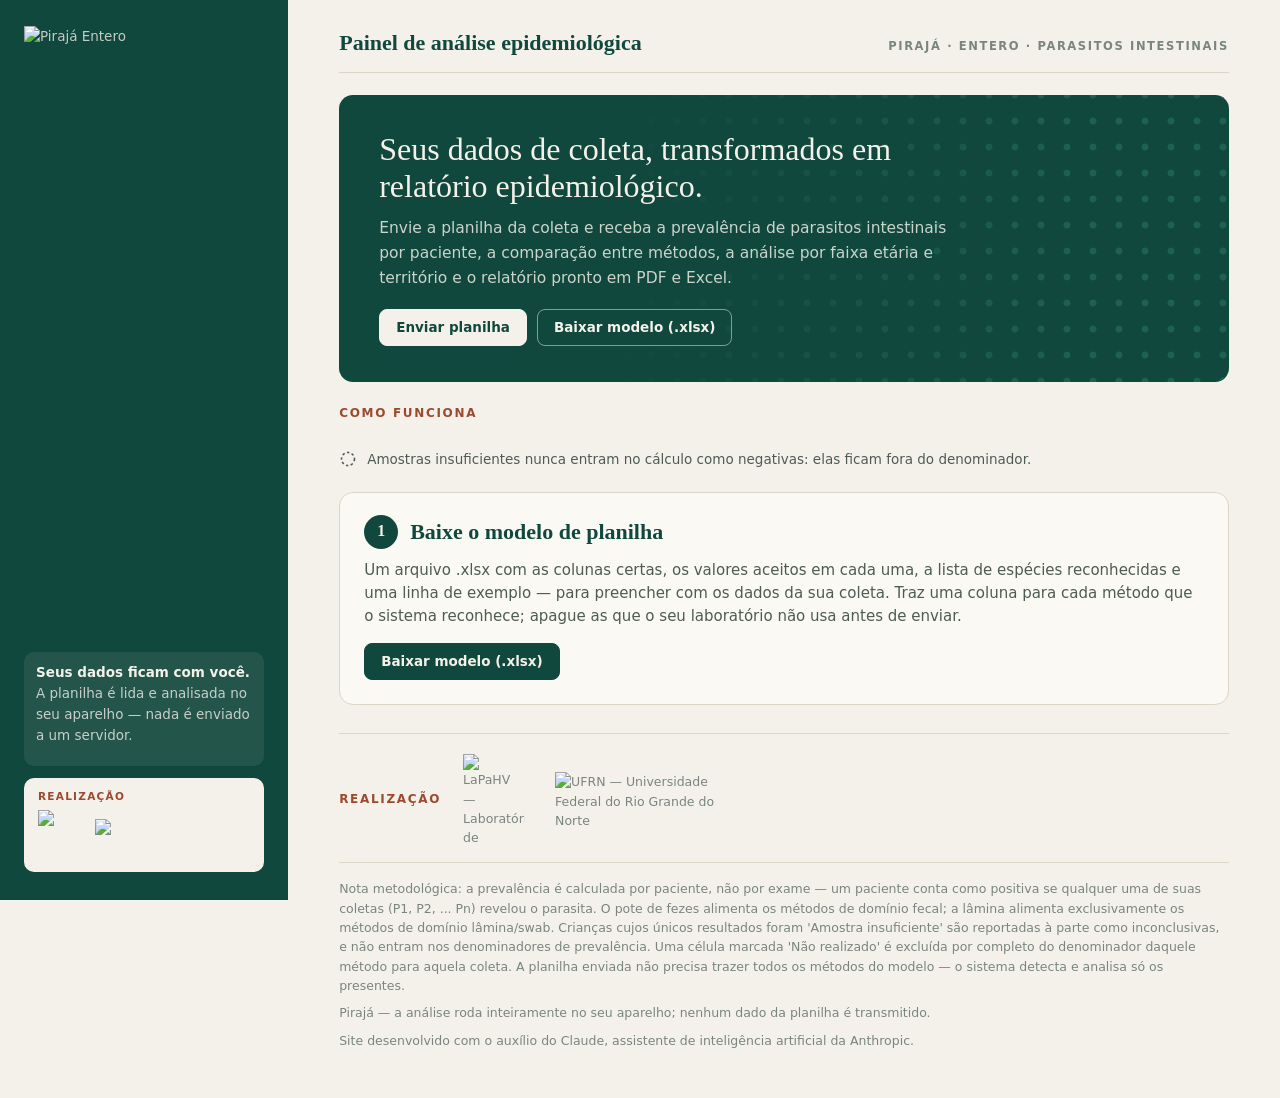
==== commit 3fb4e9ae: "Rodapé: mantém o crédito de desenvolvimento (PR #3) na nova página Co-Authored-By: Claude Opus 5.5 <" ====
--- a/site/index.html
+++ b/site/index.html
@@ -155,6 +155,7 @@
       </div>
       <p>Nota metodológica: a prevalência é calculada por paciente, não por exame — um paciente conta como positiva se qualquer uma de suas coletas (P1, P2, ... Pn) revelou o parasita. O pote de fezes alimenta os métodos de domínio fecal; a lâmina alimenta exclusivamente os métodos de domínio lâmina/swab. Crianças cujos únicos resultados foram 'Amostra insuficiente' são reportadas à parte como inconclusivas, e não entram nos denominadores de prevalência. Uma célula marcada 'Não realizado' é excluída por completo do denominador daquele método para aquela coleta. A planilha enviada não precisa trazer todos os métodos do modelo — o sistema detecta e analisa só os presentes.</p>
       <p>Pirajá — a análise roda inteiramente no seu aparelho; nenhum dado da planilha é transmitido.</p>
+      <p>Site desenvolvido com o auxílio do Claude, assistente de inteligência artificial da Anthropic.</p>
     </footer>
   </main>
 
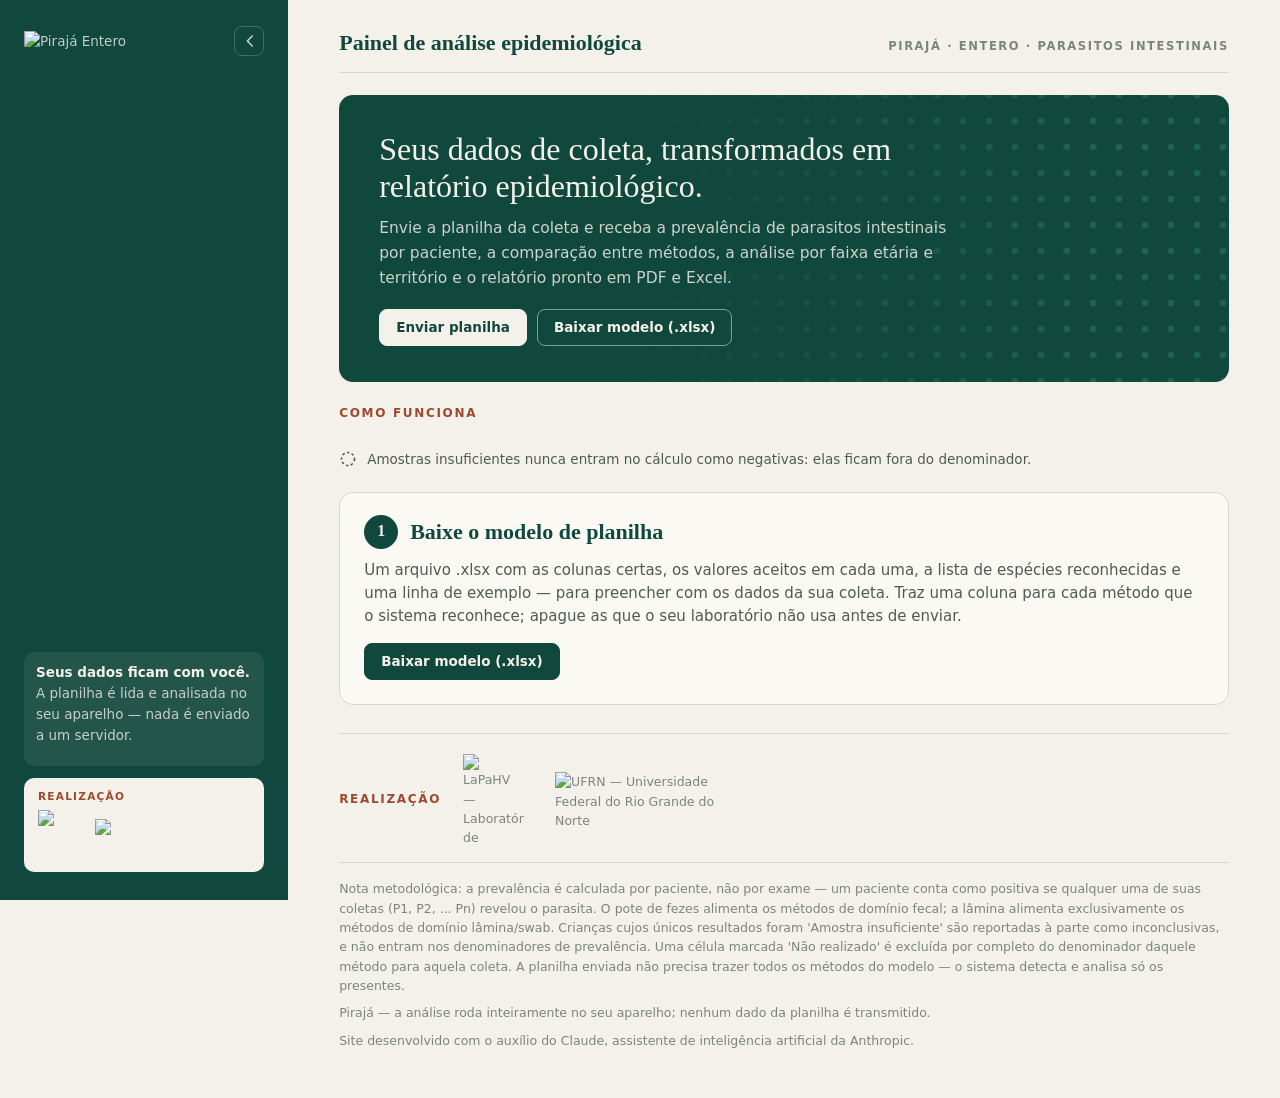
==== commit 3a500abf: "Barra lateral recolhível, planilha de teste e aviso de uso sem internet - Computador: botão para rec" ====
--- a/site/index.html
+++ b/site/index.html
@@ -25,7 +25,13 @@
 
   <!-- barra lateral (computador) -->
   <aside class="pj-barra" id="barra" aria-label="Navegação do Pirajá">
-    <div class="marca"><img src="brand/piraja-entero-negativo.svg" alt="Pirajá Entero"></div>
+    <div class="marca">
+      <img class="marca-inteira" src="brand/piraja-entero-negativo.svg" alt="Pirajá Entero">
+      <img class="marca-simbolo" src="brand/piraja-favicon.svg" alt="Pirajá" width="36" height="36">
+      <button class="pj-recolher" type="button" data-acao="recolher-barra" aria-label="Recolher a barra lateral" aria-expanded="true" title="Recolher a barra lateral">
+        <svg viewBox="0 0 20 20" width="18" height="18" aria-hidden="true"><path d="M12.5 4.5 7 10l5.5 5.5" fill="none" stroke="currentColor" stroke-width="1.8" stroke-linecap="round" stroke-linejoin="round"/></svg>
+      </button>
+    </div>
     <nav class="pj-nav" id="nav" aria-label="Seções"></nav>
     <div class="pj-barra-rodape">
       <div class="pj-arquivo-atual" id="arquivo-atual" hidden></div>
@@ -97,6 +103,17 @@
         <div class="pj-arquivo" id="arquivo-info" hidden></div>
         <div id="msgs-arquivo"></div>
       </section>
+      <section class="pj-passo pj-teste" id="planilha-teste">
+        <div>
+          <span class="pj-eyebrow">Planilha de teste</span>
+          <h2>Quer experimentar antes?</h2>
+          <p>Uma planilha com dados fictícios — 1.200 pacientes de 42 municípios, com idade, bairro e município — para conhecer o Pirajá e para preparar o uso sem internet.</p>
+        </div>
+        <div class="pj-btns">
+          <button class="pj-btn" type="button" data-acao="abrir-teste">Abrir a planilha de teste</button>
+          <a class="pj-btn sec" href="exemplos/Planilha_Teste_Piraja.xlsx" download data-icone="baixar-claro">Baixar (.xlsx)</a>
+        </div>
+      </section>
     </section>
 
     <!-- ===================================================== configurar -->
@@ -133,6 +150,21 @@
           <h2>Classificação clínica</h2>
           <p>Você define em Configurar se cada parasito é <strong>patogênico</strong> ou <strong>comensal</strong>. O sistema sugere uma classificação padrão — por exemplo, <em>Entamoeba histolytica/dispar</em> vem como patogênica, já que a diferenciação morfológica entre as duas formas não é possível no laboratório; <em>Blastocystis</em> vem sem classificação.</p>
         </section>
+        <section class="pj-passo" id="sem-internet">
+          <h2>Usar sem internet</h2>
+          <p>O app guarda neste aparelho o que já foi usado com a internet ligada. Para deixá-lo pronto, faça isto uma vez, com internet:</p>
+          <ol class="pj-lista">
+            <li>Abra a <strong>planilha de teste</strong>.</li>
+            <li>No Relatório, aba <strong>Visão geral</strong>, ligue <strong>Gerar mapa</strong> e espere o mapa aparecer.</li>
+          </ol>
+          <p>Se for fazer mapas de estados que não estão na planilha de teste, baixe também os mapas de todos os estados.</p>
+          <div class="pj-btns">
+            <button class="pj-btn" type="button" data-acao="abrir-teste">Abrir a planilha de teste</button>
+            <button class="pj-btn sec" type="button" data-acao="baixar-mapas">Baixar os mapas de todos os estados (≈ 19 MB)</button>
+            <a class="pj-btn sec" href="exemplos/Planilha_Teste_Piraja.xlsx" download>Baixar a planilha de teste</a>
+          </div>
+          <p class="pj-legenda" id="mapas-status"></p>
+        </section>
         <section class="pj-passo" id="como-instalar">
           <h2>Instalar como app</h2>
           <p>O Pirajá pode ficar na tela inicial do celular ou no computador, como um aplicativo: abre em tela cheia e funciona sem internet depois da primeira visita. Os dados continuam só no seu aparelho.</p>
@@ -159,6 +191,27 @@
     </footer>
   </main>
 
+  <dialog class="pj-dialogo" id="aviso-offline" aria-labelledby="aviso-offline-titulo">
+    <form method="dialog">
+      <span class="pj-eyebrow">Antes de usar sem internet</span>
+      <h2 id="aviso-offline-titulo">Prepare o Pirajá uma vez, com internet</h2>
+      <p>Para o app funcionar sem internet, rode a <strong>planilha de teste</strong> uma vez e <strong>gere o mapa</strong>. Assim ele guarda neste aparelho tudo o que precisa, inclusive as malhas dos mapas.</p>
+      <ol class="pj-lista">
+        <li>Clique em <strong>Abrir a planilha de teste</strong> (dados fictícios: 1.200 pacientes, 42 municípios, com idade).</li>
+        <li>No Relatório, aba <strong>Visão geral</strong>, ligue <strong>Gerar mapa</strong> e espere o mapa aparecer.</li>
+      </ol>
+      <div class="pj-btns">
+        <button class="pj-btn" type="button" data-acao="abrir-teste">Abrir a planilha de teste</button>
+        <a class="pj-btn sec" href="exemplos/Planilha_Teste_Piraja.xlsx" download>Baixar a planilha</a>
+      </div>
+      <p class="pj-legenda">A planilha de teste também fica na aba <b>Planilha</b>, e estas instruções na aba <b>Ajuda</b>.</p>
+      <div class="pj-dialogo-rodape">
+        <label class="pj-check"><input type="checkbox" id="aviso-offline-nunca"><span>Não mostrar novamente</span></label>
+        <button class="pj-btn sec" value="fechar">Agora não</button>
+      </div>
+    </form>
+  </dialog>
+
   <div class="pj-dica" id="dica" hidden></div>
   <noscript><div class="pj-toast">O Pirajá precisa de JavaScript ativado no navegador.</div></noscript>
 </body>
--- a/site/css/piraja.css
+++ b/site/css/piraja.css
@@ -372,3 +372,46 @@
   .pj-topbar .nome { font-size: 20px; }
   .pj-topbar .sub { display: none; }
 }
+
+/* ------------------------------------------------------------- barra lateral recolhível */
+.pj-barra { transition: width .2s ease, padding .2s ease; }
+.pj-main { transition: margin-left .2s ease; }
+.pj-barra .marca { display: flex; align-items: center; justify-content: space-between; gap: 8px; }
+.pj-barra .marca .marca-simbolo { display: none; width: 36px; height: 36px; border-radius: 9px; }
+.pj-recolher { flex: 0 0 auto; display: grid; place-items: center; width: 30px; height: 30px; border-radius: 8px; border: 1px solid rgba(244, 241, 234, .22);
+  background: transparent; color: rgba(244, 241, 234, .8); cursor: pointer; }
+.pj-recolher:hover { background: rgba(244, 241, 234, .1); color: var(--papel); }
+.pj-recolher svg { transition: transform .2s; }
+@media (min-width: 901px) {
+  body.barra-recolhida { --barra: 76px; }
+  body.barra-recolhida .pj-barra { padding-left: 12px; padding-right: 12px; overflow-x: hidden; }
+  body.barra-recolhida .pj-barra .marca { flex-direction: column; gap: 12px; }
+  body.barra-recolhida .pj-barra .marca-inteira { display: none; }
+  body.barra-recolhida .pj-barra .marca-simbolo { display: block; }
+  body.barra-recolhida .pj-recolher svg { transform: rotate(180deg); }
+  body.barra-recolhida .pj-nav > button { justify-content: center; padding: 11px 0; }
+  body.barra-recolhida .pj-nav > button span,
+  body.barra-recolhida .pj-subnav,
+  body.barra-recolhida .pj-arquivo-atual,
+  body.barra-recolhida .pj-barra .privado p,
+  body.barra-recolhida .pj-barra-parceiros,
+  body.barra-recolhida .pj-barra .pj-instalar,
+  body.barra-recolhida .pj-offline { display: none !important; }
+  body.barra-recolhida .pj-barra .privado { justify-content: center; padding: 10px 0; }
+}
+
+/* ------------------------------------------------------------- planilha de teste e aviso */
+.pj-teste { display: flex; align-items: center; justify-content: space-between; gap: 18px; flex-wrap: wrap; background: var(--folha-tinta); border-color: #CFE2D8; }
+.pj-teste h2 { margin: 4px 0 6px; font-size: 20px; }
+.pj-teste p { margin: 0; color: var(--tinta-suave); max-width: 640px; }
+.pj-teste .pj-btns { display: flex; gap: 10px; flex-wrap: wrap; }
+a.pj-btn.sec { text-decoration: none; }
+.pj-dialogo { border: 0; border-radius: 16px; padding: 0; max-width: min(560px, calc(100vw - 32px)); background: var(--superficie); color: var(--tinta);
+  box-shadow: 0 24px 60px rgba(17, 72, 61, .28); }
+.pj-dialogo::backdrop { background: rgba(27, 36, 33, .45); }
+.pj-dialogo form { padding: 24px 26px 20px; display: grid; gap: 10px; }
+.pj-dialogo h2 { margin: 0; font-size: 22px; }
+.pj-dialogo p { margin: 0; color: var(--tinta-suave); }
+.pj-dialogo .pj-btns { display: flex; gap: 10px; flex-wrap: wrap; margin: 4px 0; }
+.pj-dialogo-rodape { display: flex; justify-content: space-between; align-items: center; gap: 12px; flex-wrap: wrap; border-top: 1px solid var(--linha); padding-top: 12px; margin-top: 4px; }
+.pj-dialogo-rodape .pj-check { margin: 0; font-size: 14px; }
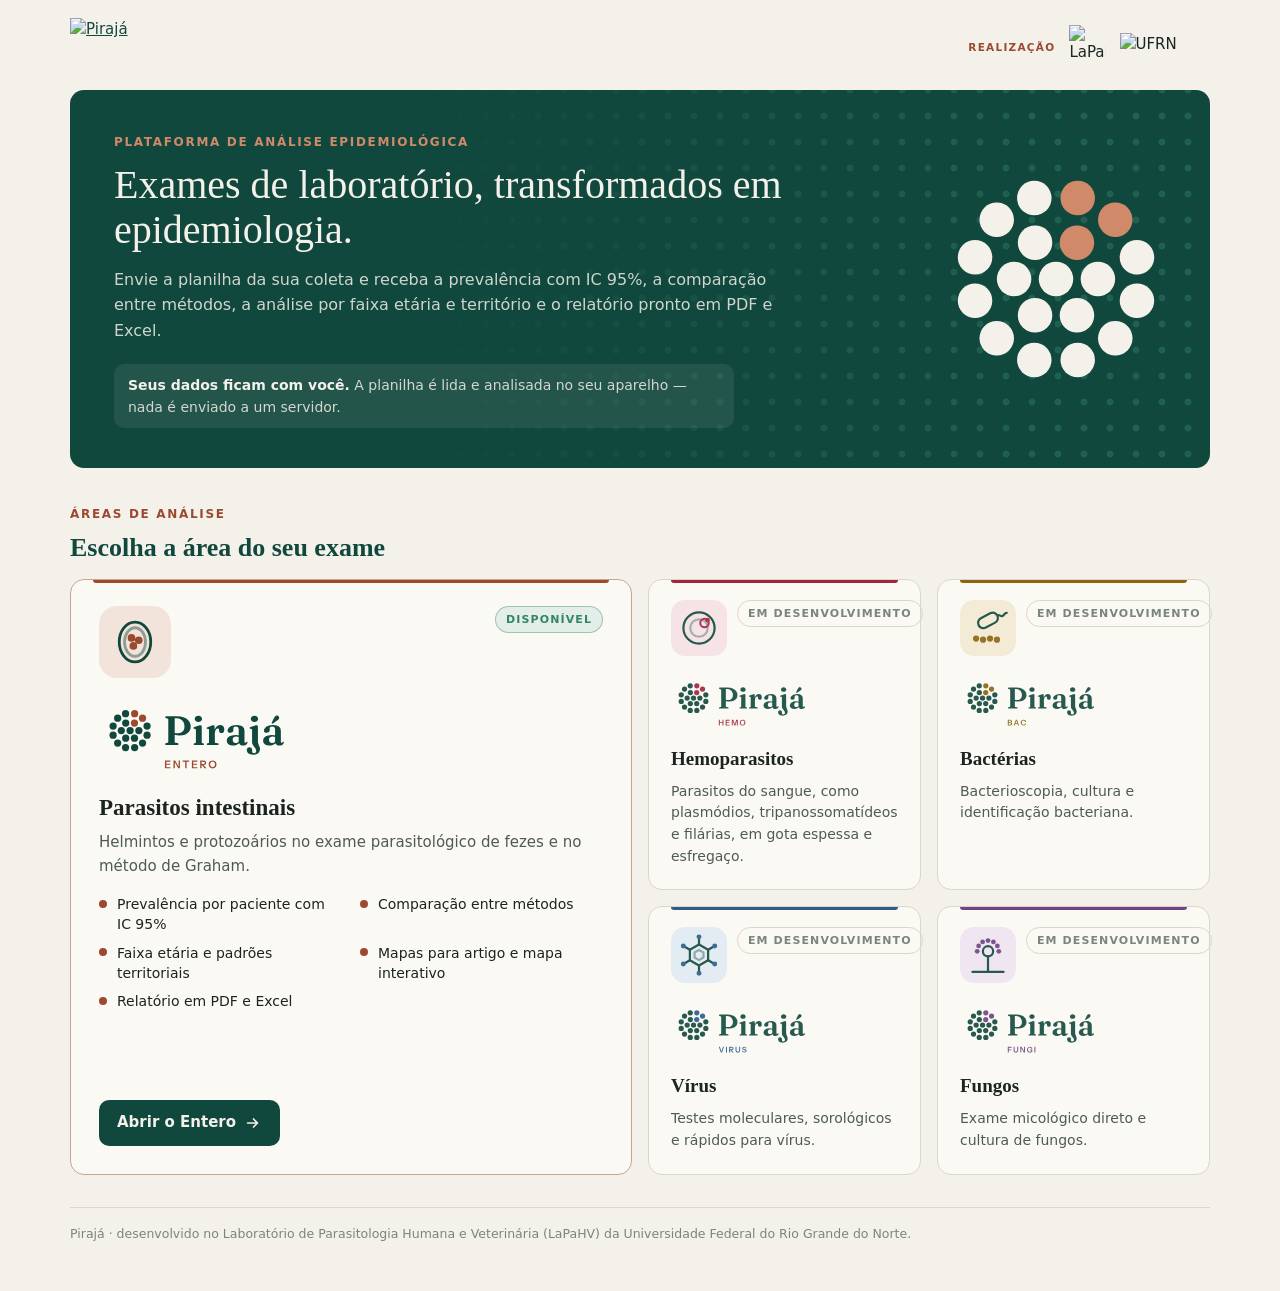
==== commit 648df830: "Página inicial com as áreas de análise e identidade das áreas Hemo, Bac, Virus e Fungi - Nova página" ====
--- a/site/index.html
+++ b/site/index.html
@@ -3,14 +3,13 @@
 <head>
   <meta charset="utf-8">
   <meta name="viewport" content="width=device-width, initial-scale=1, viewport-fit=cover">
-  <title>Pirajá · Painel de análise epidemiológica</title>
-  <meta name="description" content="Pirajá · Entero — transforma a planilha de coleta em relatório epidemiológico de parasitos intestinais: prevalência por paciente com IC 95%, comparação entre métodos, faixa etária, mapas e relatório em PDF e Excel. Tudo roda no seu aparelho.">
+  <title>Pirajá · Análise epidemiológica de exames laboratoriais</title>
+  <meta name="description" content="Pirajá transforma a planilha de exames laboratoriais em análise epidemiológica: prevalência com IC 95%, comparação entre métodos, faixa etária, território e relatórios em PDF e Excel. Tudo roda no seu aparelho.">
   <meta name="theme-color" content="#11483D">
   <meta name="application-name" content="Pirajá">
   <meta name="apple-mobile-web-app-capable" content="yes">
   <meta name="mobile-web-app-capable" content="yes">
   <meta name="apple-mobile-web-app-title" content="Pirajá">
-  <meta name="apple-mobile-web-app-status-bar-style" content="default">
   <link rel="manifest" href="manifest.webmanifest">
   <link rel="icon" href="brand/piraja-favicon.svg" type="image/svg+xml">
   <link rel="alternate icon" href="brand/piraja-favicon.png" type="image/png">
@@ -18,201 +17,103 @@
   <link rel="preload" href="brand/fonts/InstrumentSans-Regular.ttf" as="font" type="font/ttf" crossorigin>
   <link rel="preload" href="brand/fonts/Fraunces-SemiBold.ttf" as="font" type="font/ttf" crossorigin>
   <link rel="stylesheet" href="css/piraja.css">
-  <script type="module" src="js/app.js"></script>
+  <link rel="stylesheet" href="css/inicio.css">
+  <script type="module" src="js/inicio.js"></script>
 </head>
-<body>
-  <a class="pj-pular" href="#conteudo">Pular para o conteúdo</a>
+<body class="pi">
+  <a class="pj-pular" href="#areas">Pular para as áreas</a>
 
-  <!-- barra lateral (computador) -->
-  <aside class="pj-barra" id="barra" aria-label="Navegação do Pirajá">
-    <div class="marca">
-      <img class="marca-inteira" src="brand/piraja-entero-negativo.svg" alt="Pirajá Entero">
-      <img class="marca-simbolo" src="brand/piraja-favicon.svg" alt="Pirajá" width="36" height="36">
-      <button class="pj-recolher" type="button" data-acao="recolher-barra" aria-label="Recolher a barra lateral" aria-expanded="true" title="Recolher a barra lateral">
-        <svg viewBox="0 0 20 20" width="18" height="18" aria-hidden="true"><path d="M12.5 4.5 7 10l5.5 5.5" fill="none" stroke="currentColor" stroke-width="1.8" stroke-linecap="round" stroke-linejoin="round"/></svg>
-      </button>
+  <header class="pi-topo">
+    <a class="pi-marca" href="./"><img src="brand/piraja-horizontal-cor.svg" alt="Pirajá" width="190" height="73"></a>
+    <div class="pi-realizacao" aria-label="Realização">
+      <span>Realização</span>
+      <img src="brand/parceiros/lapahv.png" alt="LaPaHV" width="41" height="50">
+      <img src="brand/parceiros/ufrn.png" alt="UFRN" width="103" height="33">
     </div>
-    <nav class="pj-nav" id="nav" aria-label="Seções"></nav>
-    <div class="pj-barra-rodape">
-      <div class="pj-arquivo-atual" id="arquivo-atual" hidden></div>
-      <button class="pj-btn pj-instalar" type="button" data-acao="instalar" hidden>Instalar o app</button>
-      <div class="privado" data-icone="cadeado">
-        <p><strong>Seus dados ficam com você.</strong> A planilha é lida e analisada no seu aparelho — nada é enviado a um servidor.</p>
+  </header>
+
+  <main class="pi-main">
+    <section class="pi-hero">
+      <div class="pi-hero-texto">
+        <span class="pj-eyebrow">Plataforma de análise epidemiológica</span>
+        <h1>Exames de laboratório, transformados em epidemiologia.</h1>
+        <p>Envie a planilha da sua coleta e receba a prevalência com IC 95%, a comparação entre métodos, a análise por faixa etária e território e o relatório pronto em PDF e Excel.</p>
+        <p class="pi-privado" data-icone="cadeado"><span><strong>Seus dados ficam com você.</strong> A planilha é lida e analisada no seu aparelho — nada é enviado a um servidor.</span></p>
       </div>
-      <p class="pj-offline" id="offline" hidden>Disponível sem internet</p>
-      <div class="pj-barra-parceiros" aria-label="Realização">
-        <span>Realização</span>
-        <div><img src="brand/parceiros/lapahv.png" alt="LaPaHV" width="41" height="50"><img src="brand/parceiros/ufrn.png" alt="UFRN" width="103" height="33"></div>
-      </div>
-    </div>
-  </aside>
-
-  <!-- topo e navegação (celular) -->
-  <header class="pj-topo-movel">
-    <img src="brand/piraja-entero-cor.png" alt="Pirajá Entero" height="30">
-    <button class="pj-btn sec peq pj-instalar" type="button" data-acao="instalar" hidden>Instalar</button>
-  </header>
-  <nav class="pj-mnav" id="mnav" aria-label="Seções"></nav>
-
-  <main class="pj-main" id="conteudo">
-    <header class="pj-topbar">
-      <h1 class="nome" id="titulo-secao">Painel de análise epidemiológica</h1>
-      <div class="sub">Pirajá · Entero · parasitos intestinais</div>
-    </header>
-
-    <!-- ===================================================== início -->
-    <section data-view="inicio">
-      <section class="pj-hero" id="hero">
-        <div>
-          <h2>Seus dados de coleta, transformados em relatório epidemiológico.</h2>
-          <p>Envie a planilha da coleta e receba a prevalência de parasitos intestinais por paciente, a comparação entre métodos, a análise por faixa etária e território e o relatório pronto em PDF e Excel.</p>
-          <div class="pj-btns" style="margin-top:18px">
-            <button class="pj-btn claro" type="button" data-ir="planilha" data-icone="upload">Enviar planilha</button>
-            <button class="pj-btn contorno" type="button" data-acao="baixar-modelo" data-icone="baixar-claro">Baixar modelo (.xlsx)</button>
-          </div>
-        </div>
-      </section>
-
-      <section class="pj-como">
-        <span class="pj-eyebrow">Como funciona</span>
-        <div class="pj-etapas" id="etapas"></div>
-        <div class="pj-nota-amostra">
-          <svg width="18" height="18" viewBox="0 0 18 18" aria-hidden="true"><circle cx="9" cy="9" r="6.5" fill="none" stroke="#4E5B55" stroke-width="1.6" stroke-dasharray="2.4 2.4"/></svg>
-          <span>Amostras insuficientes nunca entram no cálculo como negativas: elas ficam fora do denominador.</span>
-        </div>
-      </section>
-
-      <section class="pj-passo" id="passo-1">
-        <div class="pj-step"><div class="badge">1</div><h2>Baixe o modelo de planilha</h2></div>
-        <p>Um arquivo .xlsx com as colunas certas, os valores aceitos em cada uma, a lista de espécies reconhecidas e uma linha de exemplo — para preencher com os dados da sua coleta. Traz uma coluna para cada método que o sistema reconhece; apague as que o seu laboratório não usa antes de enviar.</p>
-        <button class="pj-btn" type="button" data-acao="baixar-modelo" data-icone="baixar">Baixar modelo (.xlsx)</button>
-      </section>
+      <img class="pi-hero-simbolo" src="brand/piraja-simbolo-negativo.svg" alt="" width="220" height="220">
     </section>
 
-    <!-- ===================================================== planilha -->
-    <section data-view="planilha" hidden>
-      <section class="pj-passo" id="passo-2">
-        <div class="pj-step"><div class="badge">2</div><h2>Envie a planilha preenchida</h2></div>
-        <p>Aceita o modelo baixado no Início, preenchido com uma linha por coleta (P1, P2, P3...) de cada paciente. Não precisa conter todos os métodos do modelo — só os que o laboratório efetivamente utilizou. Se a planilha trouxer as abas de configuração (Config_*), elas já vêm aplicadas.</p>
-        <label class="pj-drop" id="drop">
-          <input type="file" id="arquivo" accept=".xlsx,.xls,application/vnd.openxmlformats-officedocument.spreadsheetml.sheet,application/vnd.ms-excel">
-          <span data-icone="upload"></span>
-          <strong>Arraste a planilha para cá ou clique para escolher</strong>
-          <small>.xlsx ou .xls · o arquivo é lido no seu aparelho e não sai dele</small>
-        </label>
-        <div class="pj-arquivo" id="arquivo-info" hidden></div>
-        <div id="msgs-arquivo"></div>
-      </section>
-      <section class="pj-passo pj-teste" id="planilha-teste">
-        <div>
-          <span class="pj-eyebrow">Planilha de teste</span>
-          <h2>Quer experimentar antes?</h2>
-          <p>Uma planilha com dados fictícios — 1.200 pacientes de 42 municípios, com idade, bairro e município — para conhecer o Pirajá e para preparar o uso sem internet.</p>
-        </div>
-        <div class="pj-btns">
-          <button class="pj-btn" type="button" data-acao="abrir-teste">Abrir a planilha de teste</button>
-          <a class="pj-btn sec" href="exemplos/Planilha_Teste_Piraja.xlsx" download data-icone="baixar-claro">Baixar (.xlsx)</a>
-        </div>
-      </section>
-    </section>
+    <section class="pi-areas" id="areas" aria-labelledby="areas-titulo">
+      <div class="pi-cabeca">
+        <span class="pj-eyebrow">Áreas de análise</span>
+        <h2 id="areas-titulo">Escolha a área do seu exame</h2>
+      </div>
 
-    <!-- ===================================================== configurar -->
-    <section data-view="configurar" hidden>
-      <section class="pj-passo" id="passo-3"></section>
-    </section>
+      <div class="pi-grade">
+        <a class="pi-area pi-entero pi-ativa" href="entero.html">
+          <div class="pi-area-topo">
+            <img class="pi-picto" src="brand/areas/piraja-entero-pictograma.svg" alt="" width="56" height="56">
+            <span class="pi-status disponivel">Disponível</span>
+          </div>
+          <img class="pi-assinatura" src="brand/areas/piraja-entero-horizontal-cor.svg" alt="Pirajá Entero" width="180" height="81">
+          <h3>Parasitos intestinais</h3>
+          <p>Helmintos e protozoários no exame parasitológico de fezes e no método de Graham.</p>
+          <ul class="pi-entrega" aria-label="O que o Entero entrega">
+            <li>Prevalência por paciente com IC 95%</li>
+            <li>Comparação entre métodos</li>
+            <li>Faixa etária e padrões territoriais</li>
+            <li>Mapas para artigo e mapa interativo</li>
+            <li>Relatório em PDF e Excel</li>
+          </ul>
+          <span class="pi-ir">Abrir o Entero <svg viewBox="0 0 20 20" width="18" height="18" aria-hidden="true"><path d="M4 10h11m-4.5-4.5L15 10l-4.5 4.5" fill="none" stroke="currentColor" stroke-width="1.8" stroke-linecap="round" stroke-linejoin="round"/></svg></span>
+        </a>
 
-    <!-- ===================================================== relatório -->
-    <section data-view="relatorio" hidden>
-      <div id="msgs-relatorio"></div>
-      <div id="relatorio"></div>
-    </section>
+        <article class="pi-area pi-hemo" aria-disabled="true">
+          <div class="pi-area-topo">
+            <img class="pi-picto" src="brand/areas/piraja-hemo-pictograma.svg" alt="" width="56" height="56">
+            <span class="pi-status">Em desenvolvimento</span>
+          </div>
+          <img class="pi-assinatura" src="brand/areas/piraja-hemo-horizontal-cor.svg" alt="Pirajá Hemo" width="180" height="81">
+          <h3>Hemoparasitos</h3>
+          <p>Parasitos do sangue, como plasmódios, tripanossomatídeos e filárias, em gota espessa e esfregaço.</p>
+        </article>
 
-    <!-- ===================================================== ajuda -->
-    <section data-view="ajuda" hidden>
-      <div class="pj-ajuda-grade">
-        <section class="pj-passo">
-          <h2>Fluxo de trabalho</h2>
-          <ol class="pj-lista">
-            <li><strong>Baixe</strong> o modelo de planilha (Início).</li>
-            <li><strong>Envie</strong> a planilha preenchida (Planilha).</li>
-            <li><strong>Configure</strong> parasitos, métodos, amostras, critérios e faixas etárias (Configurar).</li>
-            <li><strong>Leia e exporte</strong> o relatório em PDF e Excel (Relatório).</li>
-          </ol>
-        </section>
-        <section class="pj-passo">
-          <h2>Sobre as amostras</h2>
-          <p>Alguns dos métodos aceitos, por tipo de amostra:</p>
-          <p><strong>Pote de fezes</strong> → HPJ, Willis, Baermann-Picanço, Faust, Kato-Katz, MIFC, Ritchie, entre outros.</p>
-          <p><strong>Lâmina (swab)</strong> → Graham, entre outros.</p>
-          <p>Outros métodos também podem ser usados: basta incluir a coluna na planilha e indicar, em Configurar, se é de fezes ou de lâmina. A planilha não precisa trazer todos os métodos listados, só os que você usou.</p>
-        </section>
-        <section class="pj-passo">
-          <h2>Classificação clínica</h2>
-          <p>Você define em Configurar se cada parasito é <strong>patogênico</strong> ou <strong>comensal</strong>. O sistema sugere uma classificação padrão — por exemplo, <em>Entamoeba histolytica/dispar</em> vem como patogênica, já que a diferenciação morfológica entre as duas formas não é possível no laboratório; <em>Blastocystis</em> vem sem classificação.</p>
-        </section>
-        <section class="pj-passo" id="sem-internet">
-          <h2>Usar sem internet</h2>
-          <p>O app guarda neste aparelho o que já foi usado com a internet ligada. Para deixá-lo pronto, faça isto uma vez, com internet:</p>
-          <ol class="pj-lista">
-            <li>Abra a <strong>planilha de teste</strong>.</li>
-            <li>No Relatório, aba <strong>Visão geral</strong>, ligue <strong>Gerar mapa</strong> e espere o mapa aparecer.</li>
-          </ol>
-          <p>Se for fazer mapas de estados que não estão na planilha de teste, baixe também os mapas de todos os estados.</p>
-          <div class="pj-btns">
-            <button class="pj-btn" type="button" data-acao="abrir-teste">Abrir a planilha de teste</button>
-            <button class="pj-btn sec" type="button" data-acao="baixar-mapas">Baixar os mapas de todos os estados (≈ 19 MB)</button>
-            <a class="pj-btn sec" href="exemplos/Planilha_Teste_Piraja.xlsx" download>Baixar a planilha de teste</a>
+        <article class="pi-area pi-bac" aria-disabled="true">
+          <div class="pi-area-topo">
+            <img class="pi-picto" src="brand/areas/piraja-bac-pictograma.svg" alt="" width="56" height="56">
+            <span class="pi-status">Em desenvolvimento</span>
           </div>
-          <p class="pj-legenda" id="mapas-status"></p>
-        </section>
-        <section class="pj-passo" id="como-instalar">
-          <h2>Instalar como app</h2>
-          <p>O Pirajá pode ficar na tela inicial do celular ou no computador, como um aplicativo: abre em tela cheia e funciona sem internet depois da primeira visita. Os dados continuam só no seu aparelho.</p>
-          <ul class="pj-lista">
-            <li><strong>Android e computador (Chrome ou Edge):</strong> use o botão <em>Instalar o app</em> no menu, ou o ícone de instalação na barra de endereço.</li>
-            <li><strong>iPhone e iPad (Safari):</strong> toque em <em>Compartilhar</em> e depois em <em>Adicionar à Tela de Início</em>.</li>
-          </ul>
-          <p class="pj-instalado" id="instalado" hidden>Você já está usando o Pirajá como app.</p>
-        </section>
+          <img class="pi-assinatura" src="brand/areas/piraja-bac-horizontal-cor.svg" alt="Pirajá Bac" width="180" height="81">
+          <h3>Bactérias</h3>
+          <p>Bacterioscopia, cultura e identificação bacteriana.</p>
+        </article>
+
+        <article class="pi-area pi-virus" aria-disabled="true">
+          <div class="pi-area-topo">
+            <img class="pi-picto" src="brand/areas/piraja-virus-pictograma.svg" alt="" width="56" height="56">
+            <span class="pi-status">Em desenvolvimento</span>
+          </div>
+          <img class="pi-assinatura" src="brand/areas/piraja-virus-horizontal-cor.svg" alt="Pirajá Virus" width="180" height="81">
+          <h3>Vírus</h3>
+          <p>Testes moleculares, sorológicos e rápidos para vírus.</p>
+        </article>
+
+        <article class="pi-area pi-fungi" aria-disabled="true">
+          <div class="pi-area-topo">
+            <img class="pi-picto" src="brand/areas/piraja-fungi-pictograma.svg" alt="" width="56" height="56">
+            <span class="pi-status">Em desenvolvimento</span>
+          </div>
+          <img class="pi-assinatura" src="brand/areas/piraja-fungi-horizontal-cor.svg" alt="Pirajá Fungi" width="180" height="81">
+          <h3>Fungos</h3>
+          <p>Exame micológico direto e cultura de fungos.</p>
+        </article>
       </div>
     </section>
 
-    <footer class="pj-rodape">
-      <div class="pj-realizacao">
-        <span class="pj-eyebrow">Realização</span>
-        <div class="logos">
-          <img src="brand/parceiros/lapahv.png" alt="LaPaHV — Laboratório de Parasitologia Humana e Veterinária" width="62" height="90">
-          <img class="ufrn" src="brand/parceiros/ufrn.png" alt="UFRN — Universidade Federal do Rio Grande do Norte" width="168" height="54">
-        </div>
-      </div>
-      <p>Nota metodológica: a prevalência é calculada por paciente, não por exame — um paciente conta como positiva se qualquer uma de suas coletas (P1, P2, ... Pn) revelou o parasita. O pote de fezes alimenta os métodos de domínio fecal; a lâmina alimenta exclusivamente os métodos de domínio lâmina/swab. Crianças cujos únicos resultados foram 'Amostra insuficiente' são reportadas à parte como inconclusivas, e não entram nos denominadores de prevalência. Uma célula marcada 'Não realizado' é excluída por completo do denominador daquele método para aquela coleta. A planilha enviada não precisa trazer todos os métodos do modelo — o sistema detecta e analisa só os presentes.</p>
-      <p>Pirajá — a análise roda inteiramente no seu aparelho; nenhum dado da planilha é transmitido.</p>
-      <p>Site desenvolvido com o auxílio do Claude, assistente de inteligência artificial da Anthropic.</p>
+    <footer class="pi-rodape">
+      <p>Pirajá · desenvolvido no Laboratório de Parasitologia Humana e Veterinária (LaPaHV) da Universidade Federal do Rio Grande do Norte.</p>
+      <p class="pj-offline" id="offline" hidden>Disponível sem internet</p>
     </footer>
   </main>
-
-  <dialog class="pj-dialogo" id="aviso-offline" aria-labelledby="aviso-offline-titulo">
-    <form method="dialog">
-      <span class="pj-eyebrow">Antes de usar sem internet</span>
-      <h2 id="aviso-offline-titulo">Prepare o Pirajá uma vez, com internet</h2>
-      <p>Para o app funcionar sem internet, rode a <strong>planilha de teste</strong> uma vez e <strong>gere o mapa</strong>. Assim ele guarda neste aparelho tudo o que precisa, inclusive as malhas dos mapas.</p>
-      <ol class="pj-lista">
-        <li>Clique em <strong>Abrir a planilha de teste</strong> (dados fictícios: 1.200 pacientes, 42 municípios, com idade).</li>
-        <li>No Relatório, aba <strong>Visão geral</strong>, ligue <strong>Gerar mapa</strong> e espere o mapa aparecer.</li>
-      </ol>
-      <div class="pj-btns">
-        <button class="pj-btn" type="button" data-acao="abrir-teste">Abrir a planilha de teste</button>
-        <a class="pj-btn sec" href="exemplos/Planilha_Teste_Piraja.xlsx" download>Baixar a planilha</a>
-      </div>
-      <p class="pj-legenda">A planilha de teste também fica na aba <b>Planilha</b>, e estas instruções na aba <b>Ajuda</b>.</p>
-      <div class="pj-dialogo-rodape">
-        <label class="pj-check"><input type="checkbox" id="aviso-offline-nunca"><span>Não mostrar novamente</span></label>
-        <button class="pj-btn sec" value="fechar">Agora não</button>
-      </div>
-    </form>
-  </dialog>
-
-  <div class="pj-dica" id="dica" hidden></div>
-  <noscript><div class="pj-toast">O Pirajá precisa de JavaScript ativado no navegador.</div></noscript>
 </body>
 </html>
--- a/site/css/piraja.css
+++ b/site/css/piraja.css
@@ -377,6 +377,7 @@
 .pj-barra { transition: width .2s ease, padding .2s ease; }
 .pj-main { transition: margin-left .2s ease; }
 .pj-barra .marca { display: flex; align-items: center; justify-content: space-between; gap: 8px; }
+.pj-barra .marca .marca-link, .pj-topo-movel .marca-link { display: block; border-radius: 8px; }
 .pj-barra .marca .marca-simbolo { display: none; width: 36px; height: 36px; border-radius: 9px; }
 .pj-recolher { flex: 0 0 auto; display: grid; place-items: center; width: 30px; height: 30px; border-radius: 8px; border: 1px solid rgba(244, 241, 234, .22);
   background: transparent; color: rgba(244, 241, 234, .8); cursor: pointer; }
@@ -415,3 +416,4 @@
 .pj-dialogo .pj-btns { display: flex; gap: 10px; flex-wrap: wrap; margin: 4px 0; }
 .pj-dialogo-rodape { display: flex; justify-content: space-between; align-items: center; gap: 12px; flex-wrap: wrap; border-top: 1px solid var(--linha); padding-top: 12px; margin-top: 4px; }
 .pj-dialogo-rodape .pj-check { margin: 0; font-size: 14px; }
+.pj-status-mapas { margin: 8px 0 0; }
--- a/site/css/inicio.css
+++ b/site/css/inicio.css
@@ -0,0 +1,106 @@
+/* Pirajá — página inicial (escolha da área de análise). Usa os tokens de piraja.css. */
+
+.pi {
+  /* cor de destaque de cada área (mesmas de tools/gerar_areas.py) */
+  --entero: #9C4A2F; --entero-tinta: #F3E4DB;
+  --hemo: #A3243B;   --hemo-tinta: #F6E1E4;
+  --bac: #8C6410;    --bac-tinta: #F3EAD3;
+  --virus: #2B5C8F;  --virus-tinta: #E1EAF3;
+  --fungi: #6E4580;  --fungi-tinta: #EEE4F1;
+}
+
+.pi-topo, .pi-main { max-width: 1180px; margin: 0 auto; padding-left: max(20px, env(safe-area-inset-left, 0px)); padding-right: max(20px, env(safe-area-inset-right, 0px)); }
+.pi-topo { display: flex; align-items: center; justify-content: space-between; gap: 16px; padding-top: calc(18px + env(safe-area-inset-top, 0px)); padding-bottom: 14px; }
+.pi-marca { display: block; border-radius: 8px; }
+.pi-marca img { display: block; height: 58px; width: auto; }
+.pi-realizacao { display: flex; align-items: center; gap: 14px; }
+.pi-realizacao span { font-size: 10.5px; font-weight: 600; letter-spacing: .12em; text-transform: uppercase; color: var(--cobre); }
+.pi-realizacao img { display: block; height: 44px; width: auto; }
+.pi-realizacao img + img { height: 29px; }
+
+.pi-main { padding-bottom: 40px; }
+
+/* hero */
+.pi-hero { position: relative; overflow: hidden; background: var(--mata); border-radius: var(--raio); padding: 40px 44px;
+  display: grid; grid-template-columns: minmax(0, 1fr) 220px; gap: 36px; align-items: center; margin-bottom: 34px; }
+.pi-hero::before { content: ""; position: absolute; inset: 0; pointer-events: none;
+  background-image: radial-gradient(circle, var(--mata-ponto) 3.2px, transparent 3.8px); background-size: 26px 26px; background-position: 13px 13px;
+  -webkit-mask-image: linear-gradient(to left, #000 15%, transparent 70%); mask-image: linear-gradient(to left, #000 15%, transparent 70%); }
+.pi-hero > * { position: relative; }
+.pi-hero .pj-eyebrow { color: var(--cobre-claro); }
+.pi-hero h1 { color: var(--papel); font-size: clamp(28px, 3.6vw, 40px); font-weight: 500; line-height: 1.12; margin: 10px 0 14px; max-width: 720px; }
+.pi-hero p { color: rgba(244, 241, 234, .84); font-size: 16px; line-height: 1.6; margin: 0; max-width: 680px; }
+.pi-hero .pi-privado { display: flex; gap: 9px; align-items: flex-start; margin-top: 20px; font-size: 14px; background: rgba(244, 241, 234, .08);
+  border-radius: 10px; padding: 10px 14px; max-width: 620px; }
+.pi-hero .pi-privado svg { flex: 0 0 auto; margin-top: 2px; }
+.pi-hero .pi-privado strong { color: var(--papel); font-weight: 600; }
+.pi-hero-simbolo { width: 220px; height: 220px; display: block; }
+
+/* áreas */
+.pi-cabeca { margin-bottom: 16px; }
+.pi-cabeca h2 { font-size: 26px; margin: 6px 0 0; }
+
+.pi-grade { display: grid; grid-template-columns: repeat(4, minmax(0, 1fr)); gap: 16px; }
+.pi-area { --acento: var(--mata); --tinta-area: var(--folha-tinta);
+  display: flex; flex-direction: column; gap: 10px; background: var(--superficie); border: 1px solid var(--linha);
+  border-radius: var(--raio); padding: 20px 22px 22px; color: inherit; text-decoration: none; position: relative; }
+/* a área disponível ocupa um bloco 2 × 2; as em desenvolvimento, uma célula cada */
+.pi-area.pi-ativa { grid-column: span 2; grid-row: span 2; border-color: color-mix(in srgb, var(--acento) 35%, var(--linha)); }
+
+.pi-entero { --acento: var(--entero); --tinta-area: var(--entero-tinta); }
+.pi-hemo   { --acento: var(--hemo);   --tinta-area: var(--hemo-tinta); }
+.pi-bac    { --acento: var(--bac);    --tinta-area: var(--bac-tinta); }
+.pi-virus  { --acento: var(--virus);  --tinta-area: var(--virus-tinta); }
+.pi-fungi  { --acento: var(--fungi);  --tinta-area: var(--fungi-tinta); }
+
+.pi-area::before { content: ""; position: absolute; left: 22px; right: 22px; top: 0; height: 3px; border-radius: 0 0 3px 3px; background: var(--acento); }
+.pi-area-topo { display: flex; align-items: flex-start; justify-content: space-between; gap: 10px; }
+.pi-picto { width: 56px; height: 56px; padding: 6px; border-radius: 14px; background: var(--tinta-area); display: block; }
+.pi-status { font-size: 11px; font-weight: 600; letter-spacing: .1em; text-transform: uppercase; color: var(--tinta-clara);
+  border: 1px solid var(--linha); border-radius: 999px; padding: 4px 10px; white-space: nowrap; }
+.pi-status.disponivel { color: var(--folha); border-color: color-mix(in srgb, var(--folha) 40%, transparent); background: var(--folha-tinta); }
+.pi-assinatura { display: block; height: 64px; width: auto; align-self: flex-start; margin-top: 4px; }
+.pi-area h3 { font-size: 19px; margin: 4px 0 0; color: var(--tinta); }
+.pi-area p { margin: 0; font-size: 14px; line-height: 1.55; color: var(--tinta-suave); }
+
+.pi-ativa { padding: 26px 28px 28px; }
+.pi-ativa .pi-picto { width: 72px; height: 72px; padding: 8px; border-radius: 18px; }
+.pi-ativa .pi-assinatura { height: 88px; }
+.pi-ativa h3 { font-size: 23px; }
+.pi-ativa p { font-size: 15px; }
+.pi-entrega { list-style: none; margin: 6px 0 18px; padding: 0; display: grid; grid-template-columns: repeat(2, minmax(0, 1fr)); gap: 8px 18px; }
+.pi-entrega li { position: relative; padding-left: 18px; font-size: 14px; line-height: 1.45; color: var(--tinta); }
+.pi-entrega li::before { content: ""; position: absolute; left: 0; top: .42em; width: 8px; height: 8px; border-radius: 50%; background: var(--acento); }
+.pi-ir { margin-top: auto; align-self: flex-start; display: inline-flex; align-items: center; gap: 8px; background: var(--mata); color: var(--papel);
+  border-radius: 10px; padding: 11px 18px; font-weight: 600; font-size: 15px; transition: background .15s; }
+.pi-ativa:hover { border-color: var(--acento); box-shadow: 0 6px 22px -14px rgba(17, 72, 61, .45); }
+.pi-ativa:hover .pi-ir { background: var(--folha); }
+.pi-ativa:hover .pi-ir svg { transform: translateX(2px); }
+.pi-ir svg { transition: transform .15s; }
+.pi-ativa:focus-visible { outline: 2px solid var(--cobre); outline-offset: 3px; }
+
+.pi-area[aria-disabled="true"] .pi-assinatura,
+.pi-area[aria-disabled="true"] .pi-picto { opacity: .9; }
+
+.pi-rodape { border-top: 1px solid var(--linha); margin-top: 32px; padding-top: 16px; color: var(--tinta-clara); font-size: 12.5px; }
+.pi-rodape p { margin: 0 0 8px; }
+.pi-rodape .pj-offline { color: var(--tinta-clara); }
+
+@media (max-width: 900px) {
+  .pi-hero { grid-template-columns: minmax(0, 1fr); padding: 30px 26px; }
+  .pi-hero-simbolo { display: none; }
+  .pi-grade { grid-template-columns: repeat(2, minmax(0, 1fr)); }
+  .pi-area.pi-ativa { grid-column: 1 / -1; grid-row: auto; }
+}
+@media (max-width: 560px) {
+  .pi-topo { flex-wrap: wrap; }
+  .pi-marca img { height: 46px; }
+  .pi-realizacao span { display: none; }
+  .pi-realizacao img { height: 36px; } .pi-realizacao img + img { height: 24px; }
+  .pi-hero { padding: 26px 20px; }
+  .pi-grade { grid-template-columns: minmax(0, 1fr); }
+  .pi-ativa { padding: 22px 20px 22px; }
+  .pi-ativa .pi-assinatura { height: 70px; }
+  .pi-entrega { grid-template-columns: minmax(0, 1fr); }
+  .pi-ir { align-self: stretch; justify-content: center; }
+}
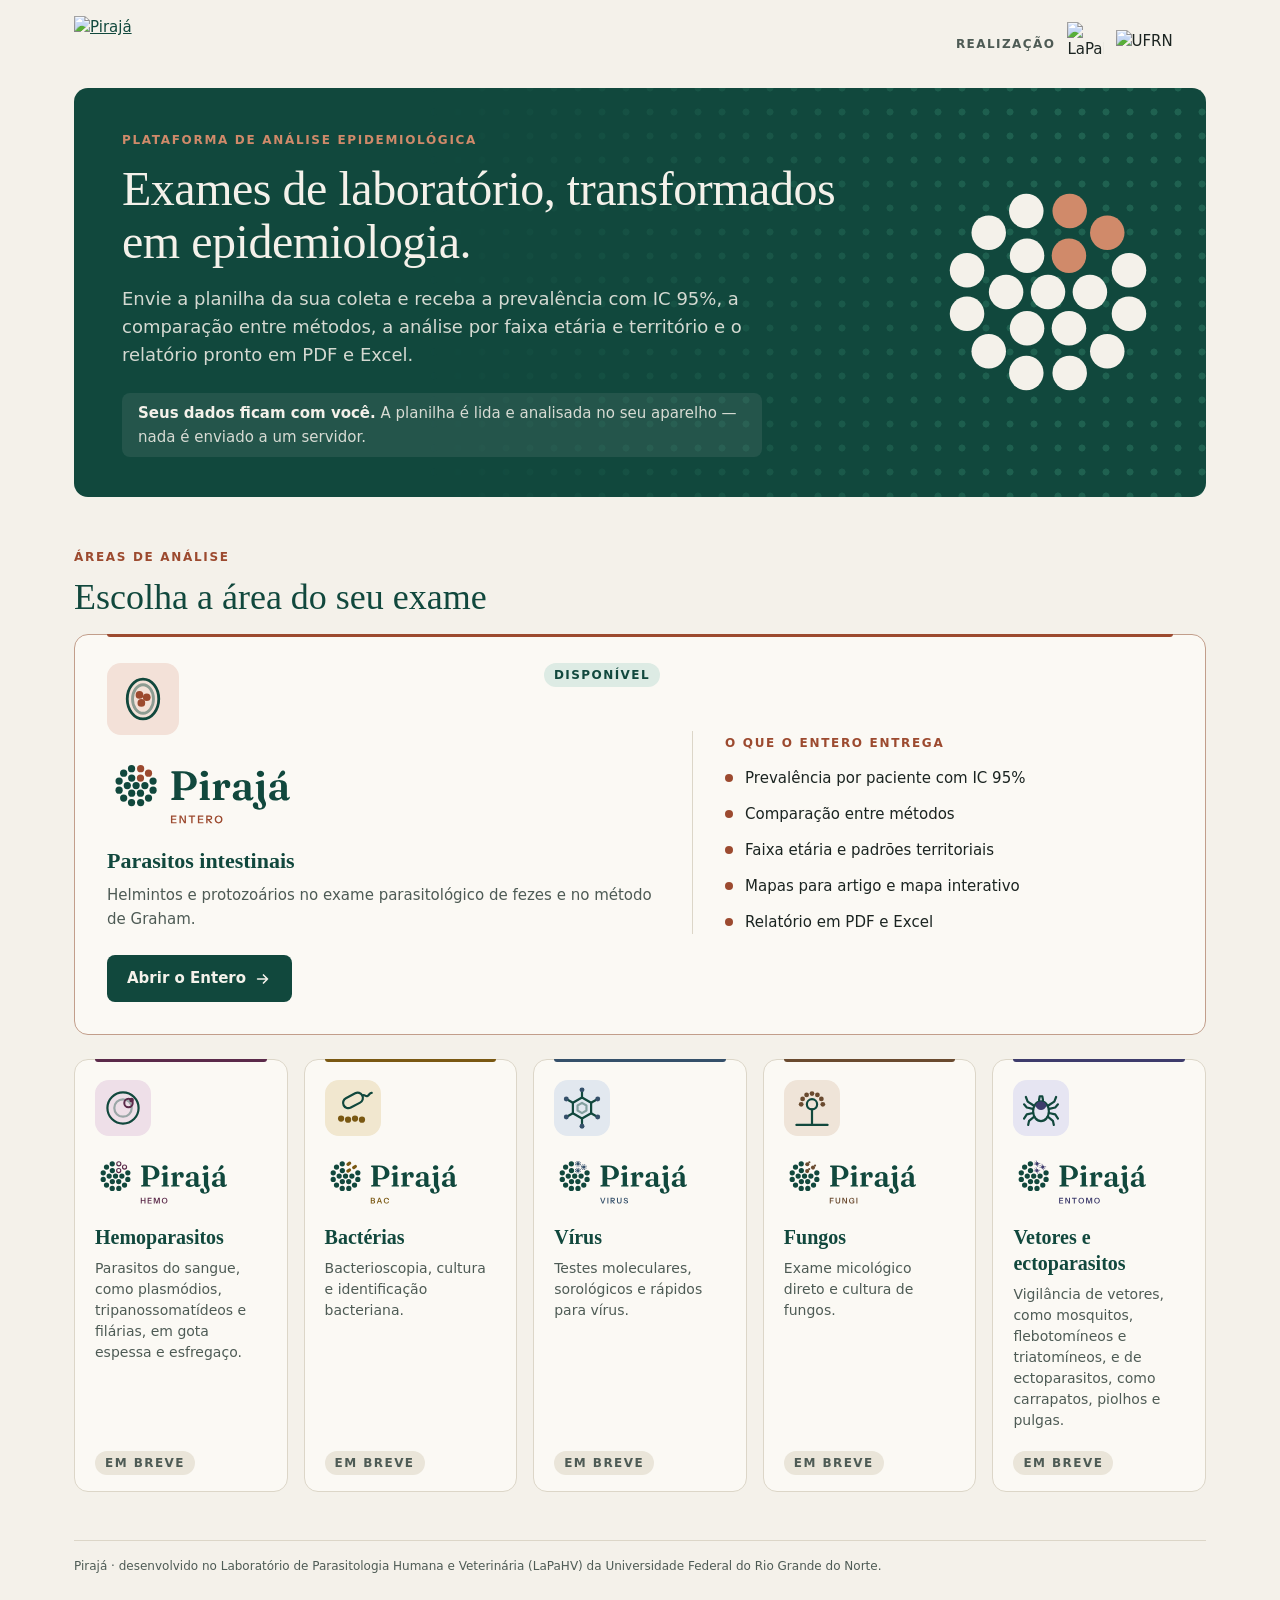
==== commit 81b39f35: "Pirajá Entomo e áreas alinhadas ao design system - Nova área Entomo (vetores e ectoparasitos): posit" ====
--- a/site/index.html
+++ b/site/index.html
@@ -49,63 +49,64 @@
         <h2 id="areas-titulo">Escolha a área do seu exame</h2>
       </div>
 
-      <div class="pi-grade">
-        <a class="pi-area pi-entero pi-ativa" href="entero.html">
+      <a class="pi-area pi-entero pi-ativa" href="entero.html">
+        <div class="pi-ativa-marca">
           <div class="pi-area-topo">
-            <img class="pi-picto" src="brand/areas/piraja-entero-pictograma.svg" alt="" width="56" height="56">
+            <img class="pi-picto" src="brand/areas/piraja-entero-pictograma.svg" alt="" width="72" height="72">
             <span class="pi-status disponivel">Disponível</span>
           </div>
-          <img class="pi-assinatura" src="brand/areas/piraja-entero-horizontal-cor.svg" alt="Pirajá Entero" width="180" height="81">
+          <img class="pi-assinatura" src="brand/areas/piraja-entero-horizontal-cor.svg" alt="Pirajá Entero" width="196" height="88">
           <h3>Parasitos intestinais</h3>
           <p>Helmintos e protozoários no exame parasitológico de fezes e no método de Graham.</p>
-          <ul class="pi-entrega" aria-label="O que o Entero entrega">
+          <span class="pi-ir">Abrir o Entero <svg viewBox="0 0 20 20" width="18" height="18" aria-hidden="true"><path d="M4 10h11m-4.5-4.5L15 10l-4.5 4.5" fill="none" stroke="currentColor" stroke-width="1.8" stroke-linecap="round" stroke-linejoin="round"/></svg></span>
+        </div>
+        <div class="pi-ativa-entrega">
+          <span class="pj-eyebrow">O que o Entero entrega</span>
+          <ul class="pi-entrega">
             <li>Prevalência por paciente com IC 95%</li>
             <li>Comparação entre métodos</li>
             <li>Faixa etária e padrões territoriais</li>
             <li>Mapas para artigo e mapa interativo</li>
             <li>Relatório em PDF e Excel</li>
           </ul>
-          <span class="pi-ir">Abrir o Entero <svg viewBox="0 0 20 20" width="18" height="18" aria-hidden="true"><path d="M4 10h11m-4.5-4.5L15 10l-4.5 4.5" fill="none" stroke="currentColor" stroke-width="1.8" stroke-linecap="round" stroke-linejoin="round"/></svg></span>
-        </a>
+        </div>
+      </a>
 
+      <div class="pi-grade">
         <article class="pi-area pi-hemo" aria-disabled="true">
-          <div class="pi-area-topo">
-            <img class="pi-picto" src="brand/areas/piraja-hemo-pictograma.svg" alt="" width="56" height="56">
-            <span class="pi-status">Em desenvolvimento</span>
-          </div>
-          <img class="pi-assinatura" src="brand/areas/piraja-hemo-horizontal-cor.svg" alt="Pirajá Hemo" width="180" height="81">
+          <img class="pi-picto" src="brand/areas/piraja-hemo-pictograma.svg" alt="" width="56" height="56">
+          <img class="pi-assinatura" src="brand/areas/piraja-hemo-horizontal-cor.svg" alt="Pirajá Hemo" width="143" height="64">
           <h3>Hemoparasitos</h3>
           <p>Parasitos do sangue, como plasmódios, tripanossomatídeos e filárias, em gota espessa e esfregaço.</p>
+          <span class="pi-status">Em breve</span>
         </article>
-
         <article class="pi-area pi-bac" aria-disabled="true">
-          <div class="pi-area-topo">
-            <img class="pi-picto" src="brand/areas/piraja-bac-pictograma.svg" alt="" width="56" height="56">
-            <span class="pi-status">Em desenvolvimento</span>
-          </div>
-          <img class="pi-assinatura" src="brand/areas/piraja-bac-horizontal-cor.svg" alt="Pirajá Bac" width="180" height="81">
+          <img class="pi-picto" src="brand/areas/piraja-bac-pictograma.svg" alt="" width="56" height="56">
+          <img class="pi-assinatura" src="brand/areas/piraja-bac-horizontal-cor.svg" alt="Pirajá Bac" width="143" height="64">
           <h3>Bactérias</h3>
           <p>Bacterioscopia, cultura e identificação bacteriana.</p>
+          <span class="pi-status">Em breve</span>
         </article>
-
         <article class="pi-area pi-virus" aria-disabled="true">
-          <div class="pi-area-topo">
-            <img class="pi-picto" src="brand/areas/piraja-virus-pictograma.svg" alt="" width="56" height="56">
-            <span class="pi-status">Em desenvolvimento</span>
-          </div>
-          <img class="pi-assinatura" src="brand/areas/piraja-virus-horizontal-cor.svg" alt="Pirajá Virus" width="180" height="81">
+          <img class="pi-picto" src="brand/areas/piraja-virus-pictograma.svg" alt="" width="56" height="56">
+          <img class="pi-assinatura" src="brand/areas/piraja-virus-horizontal-cor.svg" alt="Pirajá Virus" width="143" height="64">
           <h3>Vírus</h3>
           <p>Testes moleculares, sorológicos e rápidos para vírus.</p>
+          <span class="pi-status">Em breve</span>
         </article>
-
         <article class="pi-area pi-fungi" aria-disabled="true">
-          <div class="pi-area-topo">
-            <img class="pi-picto" src="brand/areas/piraja-fungi-pictograma.svg" alt="" width="56" height="56">
-            <span class="pi-status">Em desenvolvimento</span>
-          </div>
-          <img class="pi-assinatura" src="brand/areas/piraja-fungi-horizontal-cor.svg" alt="Pirajá Fungi" width="180" height="81">
+          <img class="pi-picto" src="brand/areas/piraja-fungi-pictograma.svg" alt="" width="56" height="56">
+          <img class="pi-assinatura" src="brand/areas/piraja-fungi-horizontal-cor.svg" alt="Pirajá Fungi" width="143" height="64">
           <h3>Fungos</h3>
           <p>Exame micológico direto e cultura de fungos.</p>
+          <span class="pi-status">Em breve</span>
+        </article>
+        <article class="pi-area pi-entomo" aria-disabled="true">
+          <img class="pi-picto" src="brand/areas/piraja-entomo-pictograma.svg" alt="" width="56" height="56">
+          <img class="pi-assinatura" src="brand/areas/piraja-entomo-horizontal-cor.svg" alt="Pirajá Entomo" width="143" height="64">
+          <h3>Vetores e ectoparasitos</h3>
+          <p>Vigilância de vetores, como mosquitos, flebotomíneos e triatomíneos, e de ectoparasitos, como carrapatos, piolhos e pulgas.</p>
+          <span class="pi-status">Em breve</span>
         </article>
       </div>
     </section>
--- a/site/css/inicio.css
+++ b/site/css/inicio.css
@@ -1,106 +1,117 @@
-/* Pirajá — página inicial (escolha da área de análise). Usa os tokens de piraja.css. */
+/* Pirajá — página inicial (escolha da área de análise).
+   Segue o design system do Pirajá: cartões separados por linha (sem sombra), botão
+   principal único em mata com raio de 8px, foco em verde, rótulos em caixa alta com 0,12em. */
 
 .pi {
-  /* cor de destaque de cada área (mesmas de tools/gerar_areas.py) */
-  --entero: #9C4A2F; --entero-tinta: #F3E4DB;
-  --hemo: #A3243B;   --hemo-tinta: #F6E1E4;
-  --bac: #8C6410;    --bac-tinta: #F3EAD3;
-  --virus: #2B5C8F;  --virus-tinta: #E1EAF3;
-  --fungi: #6E4580;  --fungi-tinta: #EEE4F1;
+  /* acento e fundo suave de cada área (mesmos valores de tools/gerar_areas.py) */
+  --entero: #9C4A2F; --entero-soft: #F3E1D8;
+  --hemo: #5B2A4A;   --hemo-soft: #EEDFE8;
+  --bac: #7A5812;    --bac-soft: #F1E7CF;
+  --virus: #35506A;  --virus-soft: #E2E8EF;
+  --fungi: #6A4A2F;  --fungi-soft: #EFE4D8;
+  --entomo: #3E3C6C; --entomo-soft: #E6E5F2;
+  --foco: #1F7A5C; --primario-hover: #0B362D; --folha-soft: #DDEBE4; --tinta-suave-ds: #4E5B55;
 }
+.pi :focus-visible { outline: 2px solid var(--foco); outline-offset: 2px; }
 
-.pi-topo, .pi-main { max-width: 1180px; margin: 0 auto; padding-left: max(20px, env(safe-area-inset-left, 0px)); padding-right: max(20px, env(safe-area-inset-right, 0px)); }
-.pi-topo { display: flex; align-items: center; justify-content: space-between; gap: 16px; padding-top: calc(18px + env(safe-area-inset-top, 0px)); padding-bottom: 14px; }
+.pi-topo, .pi-main { max-width: 1180px; margin: 0 auto; padding-left: max(24px, env(safe-area-inset-left, 0px)); padding-right: max(24px, env(safe-area-inset-right, 0px)); }
+.pi-topo { display: flex; align-items: center; justify-content: space-between; gap: 16px; padding-top: calc(16px + env(safe-area-inset-top, 0px)); padding-bottom: 16px; }
 .pi-marca { display: block; border-radius: 8px; }
-.pi-marca img { display: block; height: 58px; width: auto; }
-.pi-realizacao { display: flex; align-items: center; gap: 14px; }
-.pi-realizacao span { font-size: 10.5px; font-weight: 600; letter-spacing: .12em; text-transform: uppercase; color: var(--cobre); }
+.pi-marca img { display: block; height: 56px; width: auto; }
+.pi-realizacao { display: flex; align-items: center; gap: 12px; }
+.pi-realizacao span { font-size: 12px; font-weight: 600; letter-spacing: .12em; text-transform: uppercase; color: var(--tinta-suave-ds); }
 .pi-realizacao img { display: block; height: 44px; width: auto; }
 .pi-realizacao img + img { height: 29px; }
 
-.pi-main { padding-bottom: 40px; }
+.pi-main { padding-bottom: 48px; }
 
 /* hero */
-.pi-hero { position: relative; overflow: hidden; background: var(--mata); border-radius: var(--raio); padding: 40px 44px;
-  display: grid; grid-template-columns: minmax(0, 1fr) 220px; gap: 36px; align-items: center; margin-bottom: 34px; }
+.pi-hero { position: relative; overflow: hidden; background: var(--mata); border-radius: 14px; padding: 40px 48px;
+  display: grid; grid-template-columns: minmax(0, 1fr) 220px; gap: 32px; align-items: center; margin-bottom: 48px; }
 .pi-hero::before { content: ""; position: absolute; inset: 0; pointer-events: none;
-  background-image: radial-gradient(circle, var(--mata-ponto) 3.2px, transparent 3.8px); background-size: 26px 26px; background-position: 13px 13px;
+  background-image: radial-gradient(circle, var(--mata-ponto) 3.2px, transparent 3.8px); background-size: 24px 24px; background-position: 12px 12px;
   -webkit-mask-image: linear-gradient(to left, #000 15%, transparent 70%); mask-image: linear-gradient(to left, #000 15%, transparent 70%); }
 .pi-hero > * { position: relative; }
 .pi-hero .pj-eyebrow { color: var(--cobre-claro); }
-.pi-hero h1 { color: var(--papel); font-size: clamp(28px, 3.6vw, 40px); font-weight: 500; line-height: 1.12; margin: 10px 0 14px; max-width: 720px; }
-.pi-hero p { color: rgba(244, 241, 234, .84); font-size: 16px; line-height: 1.6; margin: 0; max-width: 680px; }
-.pi-hero .pi-privado { display: flex; gap: 9px; align-items: flex-start; margin-top: 20px; font-size: 14px; background: rgba(244, 241, 234, .08);
-  border-radius: 10px; padding: 10px 14px; max-width: 620px; }
-.pi-hero .pi-privado svg { flex: 0 0 auto; margin-top: 2px; }
+.pi-hero h1 { color: var(--papel); font-size: clamp(30px, 4vw, 48px); font-weight: 500; line-height: 1.1; letter-spacing: -.01em; margin: 12px 0 16px; max-width: 720px; }
+.pi-hero p { color: rgba(244, 241, 234, .86); font-size: 18px; line-height: 28px; margin: 0; max-width: 680px; }
+.pi-hero .pi-privado { display: flex; gap: 8px; align-items: flex-start; margin-top: 24px; font-size: 15px; line-height: 24px; background: rgba(244, 241, 234, .08);
+  border-radius: 8px; padding: 8px 16px; max-width: 640px; }
+.pi-hero .pi-privado svg { flex: 0 0 auto; margin-top: 4px; }
 .pi-hero .pi-privado strong { color: var(--papel); font-weight: 600; }
 .pi-hero-simbolo { width: 220px; height: 220px; display: block; }
 
 /* áreas */
 .pi-cabeca { margin-bottom: 16px; }
-.pi-cabeca h2 { font-size: 26px; margin: 6px 0 0; }
+.pi-cabeca h2 { font-size: 36px; line-height: 42px; font-weight: 500; margin: 8px 0 0; }
 
-.pi-grade { display: grid; grid-template-columns: repeat(4, minmax(0, 1fr)); gap: 16px; }
-.pi-area { --acento: var(--mata); --tinta-area: var(--folha-tinta);
-  display: flex; flex-direction: column; gap: 10px; background: var(--superficie); border: 1px solid var(--linha);
-  border-radius: var(--raio); padding: 20px 22px 22px; color: inherit; text-decoration: none; position: relative; }
-/* a área disponível ocupa um bloco 2 × 2; as em desenvolvimento, uma célula cada */
-.pi-area.pi-ativa { grid-column: span 2; grid-row: span 2; border-color: color-mix(in srgb, var(--acento) 35%, var(--linha)); }
+.pi-area { --acento: var(--mata); --area-soft: var(--folha-soft);
+  display: flex; flex-direction: column; gap: 8px; background: var(--superficie); border: 1px solid var(--linha);
+  border-radius: 14px; padding: 20px 20px 16px; color: inherit; text-decoration: none; position: relative; }
+.pi-entero { --acento: var(--entero); --area-soft: var(--entero-soft); }
+.pi-hemo   { --acento: var(--hemo);   --area-soft: var(--hemo-soft); }
+.pi-bac    { --acento: var(--bac);    --area-soft: var(--bac-soft); }
+.pi-virus  { --acento: var(--virus);  --area-soft: var(--virus-soft); }
+.pi-fungi  { --acento: var(--fungi);  --area-soft: var(--fungi-soft); }
+.pi-entomo { --acento: var(--entomo); --area-soft: var(--entomo-soft); }
+.pi-area::before { content: ""; position: absolute; left: 20px; right: 20px; top: -1px; height: 3px; border-radius: 0 0 999px 999px; background: var(--acento); }
 
-.pi-entero { --acento: var(--entero); --tinta-area: var(--entero-tinta); }
-.pi-hemo   { --acento: var(--hemo);   --tinta-area: var(--hemo-tinta); }
-.pi-bac    { --acento: var(--bac);    --tinta-area: var(--bac-tinta); }
-.pi-virus  { --acento: var(--virus);  --tinta-area: var(--virus-tinta); }
-.pi-fungi  { --acento: var(--fungi);  --tinta-area: var(--fungi-tinta); }
+.pi-picto { width: 56px; height: 56px; padding: 6px; border-radius: 14px; background: var(--area-soft); display: block; }
+.pi-assinatura { display: block; height: 64px; width: auto; align-self: flex-start; margin: 4px 0 0 -2px; }
+.pi-area h3 { font-size: 20px; line-height: 26px; font-weight: 600; margin: 4px 0 0; color: var(--mata); }
+.pi-area p { margin: 0; font-size: 14px; line-height: 21px; color: var(--tinta-suave-ds); }
+.pi-status { font-size: 12px; line-height: 16px; font-weight: 600; letter-spacing: .12em; text-transform: uppercase; color: var(--tinta-suave-ds);
+  background: #EAE5D9; border-radius: 999px; padding: 4px 10px; white-space: nowrap; align-self: flex-start; }
+.pi-area:not(.pi-ativa) .pi-status { margin-top: auto; }
+.pi-area:not(.pi-ativa) p { margin-bottom: 12px; }
+.pi-status.disponivel { color: var(--mata); background: var(--folha-soft); }
 
-.pi-area::before { content: ""; position: absolute; left: 22px; right: 22px; top: 0; height: 3px; border-radius: 0 0 3px 3px; background: var(--acento); }
-.pi-area-topo { display: flex; align-items: flex-start; justify-content: space-between; gap: 10px; }
-.pi-picto { width: 56px; height: 56px; padding: 6px; border-radius: 14px; background: var(--tinta-area); display: block; }
-.pi-status { font-size: 11px; font-weight: 600; letter-spacing: .1em; text-transform: uppercase; color: var(--tinta-clara);
-  border: 1px solid var(--linha); border-radius: 999px; padding: 4px 10px; white-space: nowrap; }
-.pi-status.disponivel { color: var(--folha); border-color: color-mix(in srgb, var(--folha) 40%, transparent); background: var(--folha-tinta); }
-.pi-assinatura { display: block; height: 64px; width: auto; align-self: flex-start; margin-top: 4px; }
-.pi-area h3 { font-size: 19px; margin: 4px 0 0; color: var(--tinta); }
-.pi-area p { margin: 0; font-size: 14px; line-height: 1.55; color: var(--tinta-suave); }
+/* área disponível: cartão largo, marca à esquerda e entregas à direita */
+.pi-ativa { display: grid; grid-template-columns: minmax(0, 1.15fr) minmax(0, 1fr); gap: 32px; padding: 28px 32px 32px; margin-bottom: 24px;
+  border-color: color-mix(in srgb, var(--acento) 40%, var(--linha)); }
+.pi-ativa::before { left: 32px; right: 32px; }
+.pi-ativa-marca { display: flex; flex-direction: column; gap: 8px; }
+.pi-area-topo { display: flex; align-items: flex-start; justify-content: space-between; gap: 12px; }
+.pi-ativa .pi-picto { width: 72px; height: 72px; padding: 8px; border-radius: 14px; }
+.pi-ativa .pi-assinatura { height: 88px; }
+.pi-ativa h3 { font-size: 22px; line-height: 28px; }
+.pi-ativa p { font-size: 15px; line-height: 24px; }
+.pi-ativa-entrega { align-self: center; border-left: 1px solid var(--linha); padding-left: 32px; }
+.pi-entrega { list-style: none; margin: 12px 0 0; padding: 0; display: grid; gap: 12px; }
+.pi-entrega li { position: relative; padding-left: 20px; font-size: 15px; line-height: 24px; color: var(--tinta); }
+.pi-entrega li::before { content: ""; position: absolute; left: 0; top: 8px; width: 8px; height: 8px; border-radius: 999px; background: var(--acento); }
+.pi-ir { margin-top: 16px; align-self: flex-start; display: inline-flex; align-items: center; gap: 8px; background: var(--mata); color: var(--papel);
+  border-radius: 8px; padding: 12px 20px; font-weight: 600; font-size: 15px; transition: background .15s; }
+.pi-ir svg { transition: transform .15s; }
+.pi-ativa:hover { border-color: var(--acento); }
+.pi-ativa:hover .pi-ir { background: var(--primario-hover); }
+.pi-ativa:hover .pi-ir svg { transform: translateX(2px); }
 
-.pi-ativa { padding: 26px 28px 28px; }
-.pi-ativa .pi-picto { width: 72px; height: 72px; padding: 8px; border-radius: 18px; }
-.pi-ativa .pi-assinatura { height: 88px; }
-.pi-ativa h3 { font-size: 23px; }
-.pi-ativa p { font-size: 15px; }
-.pi-entrega { list-style: none; margin: 6px 0 18px; padding: 0; display: grid; grid-template-columns: repeat(2, minmax(0, 1fr)); gap: 8px 18px; }
-.pi-entrega li { position: relative; padding-left: 18px; font-size: 14px; line-height: 1.45; color: var(--tinta); }
-.pi-entrega li::before { content: ""; position: absolute; left: 0; top: .42em; width: 8px; height: 8px; border-radius: 50%; background: var(--acento); }
-.pi-ir { margin-top: auto; align-self: flex-start; display: inline-flex; align-items: center; gap: 8px; background: var(--mata); color: var(--papel);
-  border-radius: 10px; padding: 11px 18px; font-weight: 600; font-size: 15px; transition: background .15s; }
-.pi-ativa:hover { border-color: var(--acento); box-shadow: 0 6px 22px -14px rgba(17, 72, 61, .45); }
-.pi-ativa:hover .pi-ir { background: var(--folha); }
-.pi-ativa:hover .pi-ir svg { transform: translateX(2px); }
-.pi-ir svg { transition: transform .15s; }
-.pi-ativa:focus-visible { outline: 2px solid var(--cobre); outline-offset: 3px; }
+.pi-grade { display: grid; grid-template-columns: repeat(5, minmax(0, 1fr)); gap: 16px; }
 
-.pi-area[aria-disabled="true"] .pi-assinatura,
-.pi-area[aria-disabled="true"] .pi-picto { opacity: .9; }
+.pi-rodape { border-top: 1px solid var(--linha); margin-top: 48px; padding-top: 16px; color: var(--tinta-suave-ds); font-size: 12px; line-height: 18px; }
+.pi-rodape p { margin: 0 0 8px; }
+.pi-rodape .pj-offline { color: var(--tinta-suave-ds); }
 
-.pi-rodape { border-top: 1px solid var(--linha); margin-top: 32px; padding-top: 16px; color: var(--tinta-clara); font-size: 12.5px; }
-.pi-rodape p { margin: 0 0 8px; }
-.pi-rodape .pj-offline { color: var(--tinta-clara); }
-
+@media (max-width: 1100px) { .pi-grade { grid-template-columns: repeat(3, minmax(0, 1fr)); } }
 @media (max-width: 900px) {
-  .pi-hero { grid-template-columns: minmax(0, 1fr); padding: 30px 26px; }
+  .pi-hero { grid-template-columns: minmax(0, 1fr); padding: 32px 24px; }
   .pi-hero-simbolo { display: none; }
+  .pi-ativa { grid-template-columns: minmax(0, 1fr); gap: 24px; }
+  .pi-ativa-entrega { border-left: 0; border-top: 1px solid var(--linha); padding: 20px 0 0; }
   .pi-grade { grid-template-columns: repeat(2, minmax(0, 1fr)); }
-  .pi-area.pi-ativa { grid-column: 1 / -1; grid-row: auto; }
 }
 @media (max-width: 560px) {
   .pi-topo { flex-wrap: wrap; }
   .pi-marca img { height: 46px; }
   .pi-realizacao span { display: none; }
   .pi-realizacao img { height: 36px; } .pi-realizacao img + img { height: 24px; }
-  .pi-hero { padding: 26px 20px; }
+  .pi-hero { padding: 24px 20px; margin-bottom: 32px; }
+  .pi-hero p { font-size: 16px; line-height: 26px; }
+  .pi-cabeca h2 { font-size: 28px; line-height: 34px; }
+  .pi-ativa { padding: 24px 20px; }
+  .pi-ativa::before { left: 20px; right: 20px; }
+  .pi-ativa .pi-assinatura { height: 70px; }
   .pi-grade { grid-template-columns: minmax(0, 1fr); }
-  .pi-ativa { padding: 22px 20px 22px; }
-  .pi-ativa .pi-assinatura { height: 70px; }
-  .pi-entrega { grid-template-columns: minmax(0, 1fr); }
   .pi-ir { align-self: stretch; justify-content: center; }
 }
